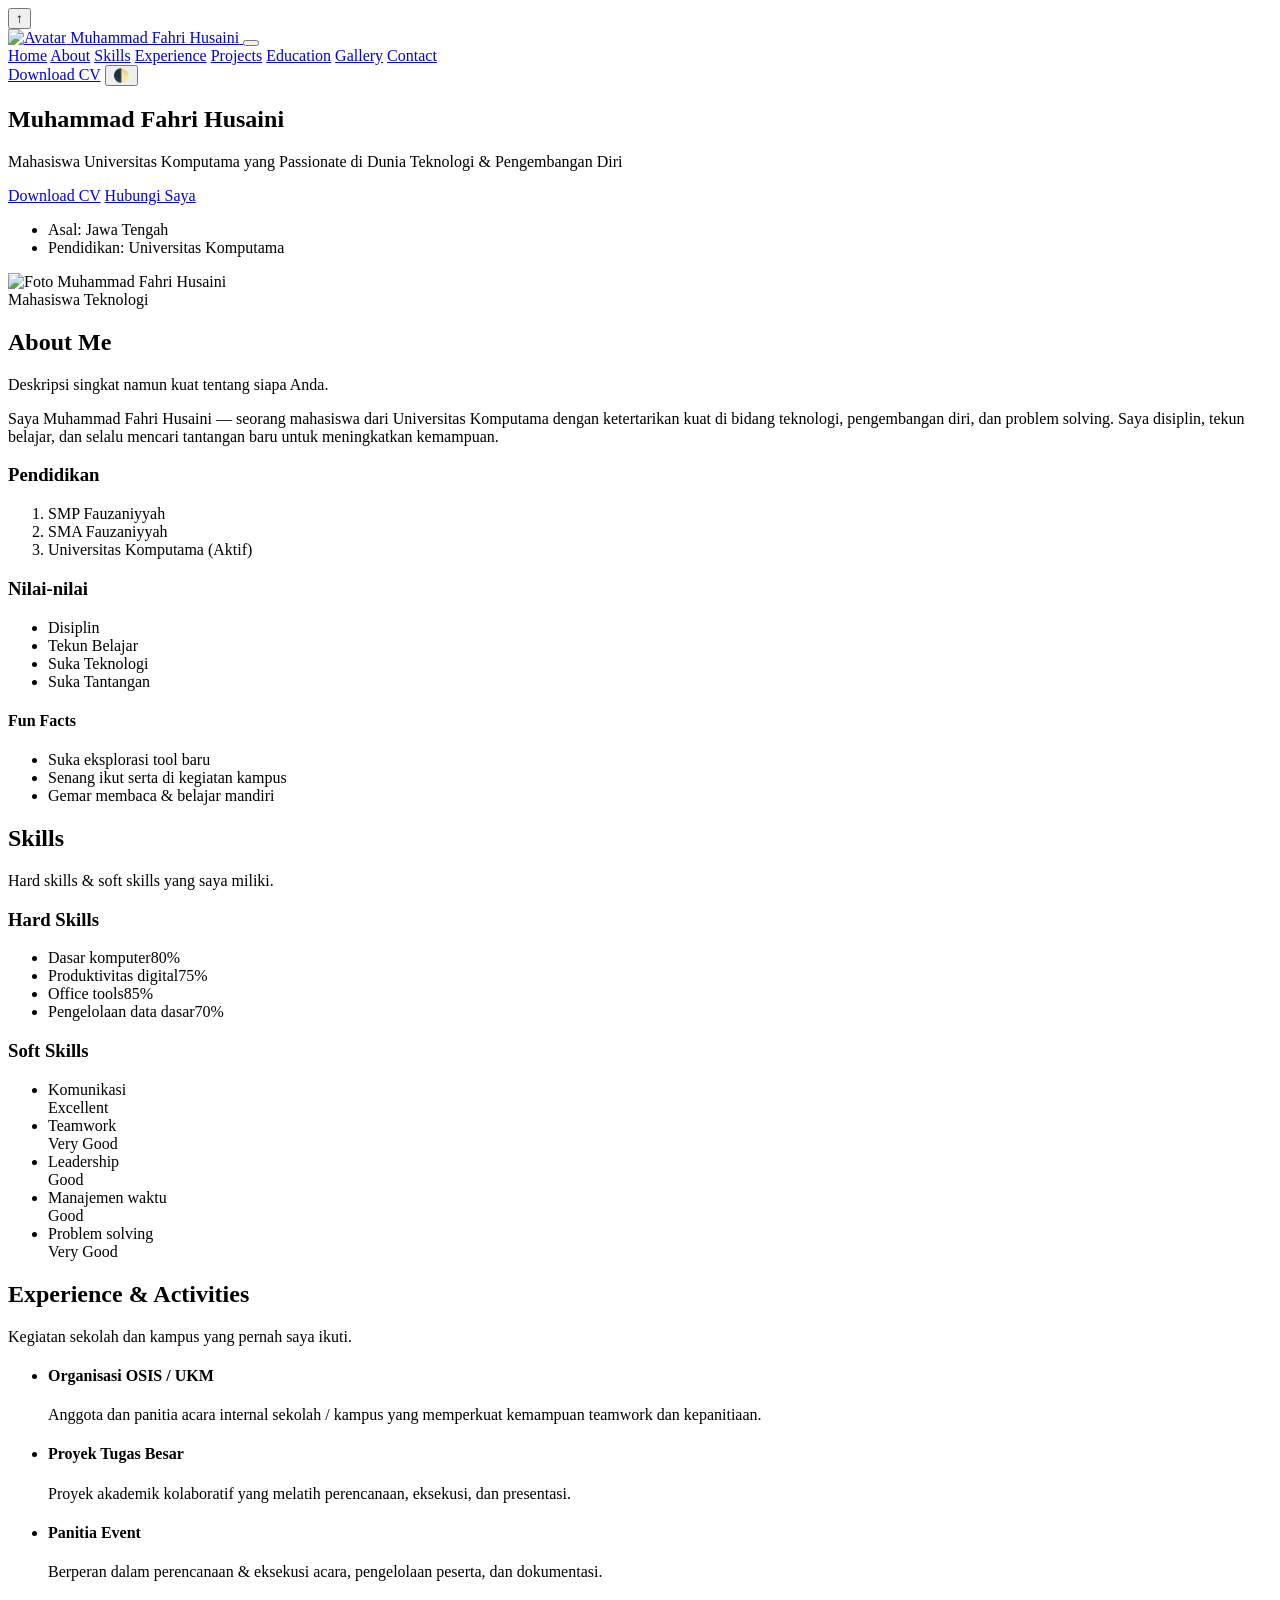
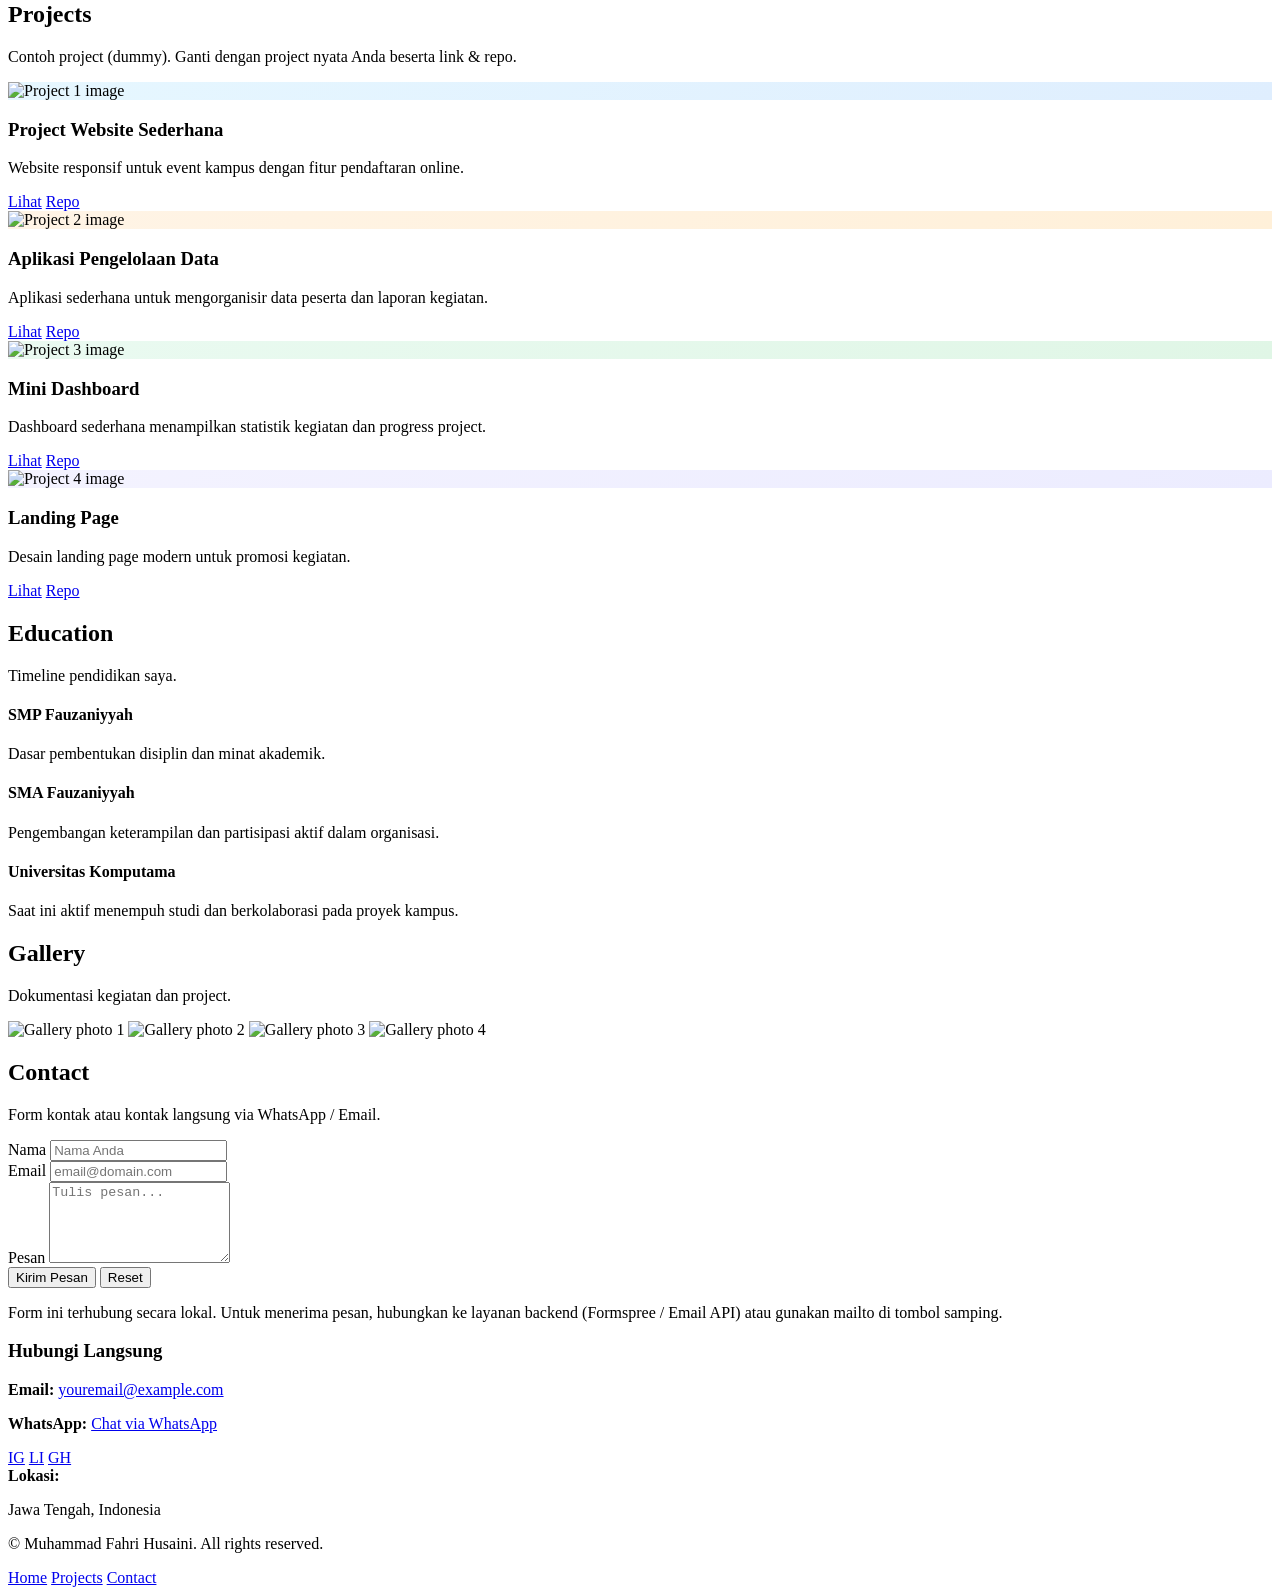
==== index.html @ ea65b7c3 "b" ====
<!doctype html>
<html lang="id">
<head>
  <meta charset="utf-8" />
  <meta name="viewport" content="width=device-width,initial-scale=1" />
  <meta name="description" content="Muhammad Fahri Husaini — Mahasiswa Universitas Komputama. Portofolio profesional menampilkan profil, skill, project, pengalaman, dan kontak." />
  <title>Muhammad Fahri Husaini — Portofolio</title>

  <!-- Google Fonts -->
  <link href="https://fonts.googleapis.com/css2?family=Inter:wght@300;400;600;700;800&display=swap" rel="stylesheet">
  <link rel="stylesheet" href="css/styles.css">
  <meta property="og:title" content="Muhammad Fahri Husaini — Portofolio" />
  <meta property="og:description" content="Mahasiswa Universitas Komputama yang Passionate di Dunia Teknologi & Pengembangan Diri" />
</head>
<body>
  <!-- Back to top -->
  <button id="backToTop" class="back-to-top" aria-label="Back to top">↑</button>

  <!-- Navbar -->
  <header class="site-header">
    <nav class="navbar container" role="navigation" aria-label="Main Navigation">
      <a href="#hero" class="brand" aria-label="home">
        <img src="assets/avatar.svg" alt="Avatar" class="brand-avatar">
        <span class="brand-name">Muhammad Fahri Husaini</span>
      </a>

      <button id="navToggle" class="nav-toggle" aria-expanded="false" aria-controls="navMenu" aria-label="Toggle menu">
        <span class="hamburger" aria-hidden="true"></span>
      </button>

      <div id="navMenu" class="nav-menu" role="menu">
        <a href="#hero" class="nav-link">Home</a>
        <a href="#about" class="nav-link">About</a>
        <a href="#skills" class="nav-link">Skills</a>
        <a href="#experience" class="nav-link">Experience</a>
        <a href="#projects" class="nav-link">Projects</a>
        <a href="#education" class="nav-link">Education</a>
        <a href="#gallery" class="nav-link">Gallery</a>
        <a href="#contact" class="nav-link">Contact</a>
        <div class="nav-actions">
          <a class="btn btn-outline" href="assets/Muhammad-Fahri-Husaini-CV.pdf" download>Download CV</a>
          <button id="themeToggle" class="icon-btn" title="Toggle dark mode" aria-pressed="false">🌓</button>
        </div>
      </div>
    </nav>
  </header>

  <main>
    <!-- Hero -->
    <section id="hero" class="hero container" tabindex="-1">
      <div class="hero-grid">
        <div class="hero-content">
          <h1 class="hero-title">Muhammad Fahri Husaini</h1>
          <p class="hero-sub">Mahasiswa Universitas Komputama yang Passionate di Dunia Teknologi & Pengembangan Diri</p>
          <div class="hero-ctas">
            <a class="btn" href="assets/Muhammad-Fahri-Husaini-CV.pdf" download>Download CV</a>
            <a class="btn btn-secondary" href="#contact">Hubungi Saya</a>
          </div>

          <ul class="hero-meta">
            <li>Asal: Jawa Tengah</li>
            <li>Pendidikan: Universitas Komputama</li>
          </ul>
        </div>

        <div class="hero-avatar-wrapper" aria-hidden="false">
          <img src="assets/avatar.svg" alt="Foto Muhammad Fahri Husaini" class="hero-avatar">
          <div class="avatar-badges">
            <span class="badge">Mahasiswa</span>
            <span class="badge">Teknologi</span>
          </div>
        </div>
      </div>
    </section>

    <!-- About -->
    <section id="about" class="about container">
      <div class="section-header">
        <h2>About Me</h2>
        <p>Deskripsi singkat namun kuat tentang siapa Anda.</p>
      </div>

      <div class="about-grid">
        <div class="about-text">
          <p>
            Saya Muhammad Fahri Husaini — seorang mahasiswa dari Universitas Komputama dengan ketertarikan kuat di bidang teknologi, pengembangan diri, dan problem solving. Saya disiplin, tekun belajar, dan selalu mencari tantangan baru untuk meningkatkan kemampuan.
          </p>

          <h3>Pendidikan</h3>
          <ol class="edu-list">
            <li>SMP Fauzaniyyah</li>
            <li>SMA Fauzaniyyah</li>
            <li>Universitas Komputama (Aktif)</li>
          </ol>

          <h3>Nilai-nilai</h3>
          <ul class="values">
            <li>Disiplin</li>
            <li>Tekun Belajar</li>
            <li>Suka Teknologi</li>
            <li>Suka Tantangan</li>
          </ul>
        </div>

        <aside class="about-side" aria-labelledby="funfacts-title">
          <div class="card fun-facts">
            <h4 id="funfacts-title">Fun Facts</h4>
            <ul>
              <li>Suka eksplorasi tool baru</li>
              <li>Senang ikut serta di kegiatan kampus</li>
              <li>Gemar membaca & belajar mandiri</li>
            </ul>
          </div>
        </aside>
      </div>
    </section>

    <!-- Skills -->
    <section id="skills" class="skills container">
      <div class="section-header">
        <h2>Skills</h2>
        <p>Hard skills & soft skills yang saya miliki.</p>
      </div>

      <div class="skills-grid">
        <div class="skills-column">
          <h3>Hard Skills</h3>
          <ul class="skill-list">
            <li>
              <div class="skill-head">
                <span>Dasar komputer</span><span>80%</span>
              </div>
              <div class="skill-bar" data-value="80" aria-valuenow="0"><div class="skill-fill"></div></div>
            </li>
            <li>
              <div class="skill-head">
                <span>Produktivitas digital</span><span>75%</span>
              </div>
              <div class="skill-bar" data-value="75" aria-valuenow="0"><div class="skill-fill"></div></div>
            </li>
            <li>
              <div class="skill-head">
                <span>Office tools</span><span>85%</span>
              </div>
              <div class="skill-bar" data-value="85" aria-valuenow="0"><div class="skill-fill"></div></div>
            </li>
            <li>
              <div class="skill-head">
                <span>Pengelolaan data dasar</span><span>70%</span>
              </div>
              <div class="skill-bar" data-value="70" aria-valuenow="0"><div class="skill-fill"></div></div>
            </li>
          </ul>
        </div>

        <div class="skills-column">
          <h3>Soft Skills</h3>
          <ul class="skill-list soft">
            <li>
              <div class="skill-head"><span>Komunikasi</span></div>
              <div class="skill-pill">Excellent</div>
            </li>
            <li>
              <div class="skill-head"><span>Teamwork</span></div>
              <div class="skill-pill">Very Good</div>
            </li>
            <li>
              <div class="skill-head"><span>Leadership</span></div>
              <div class="skill-pill">Good</div>
            </li>
            <li>
              <div class="skill-head"><span>Manajemen waktu</span></div>
              <div class="skill-pill">Good</div>
            </li>
            <li>
              <div class="skill-head"><span>Problem solving</span></div>
              <div class="skill-pill">Very Good</div>
            </li>
          </ul>
        </div>
      </div>
    </section>

    <!-- Experience / Activities -->
    <section id="experience" class="experience container">
      <div class="section-header">
        <h2>Experience & Activities</h2>
        <p>Kegiatan sekolah dan kampus yang pernah saya ikuti.</p>
      </div>

      <ul class="experience-list">
        <li>
          <h4>Organisasi OSIS / UKM</h4>
          <p>Anggota dan panitia acara internal sekolah / kampus yang memperkuat kemampuan teamwork dan kepanitiaan.</p>
        </li>
        <li>
          <h4>Proyek Tugas Besar</h4>
          <p>Proyek akademik kolaboratif yang melatih perencanaan, eksekusi, dan presentasi.</p>
        </li>
        <li>
          <h4>Panitia Event</h4>
          <p>Berperan dalam perencanaan & eksekusi acara, pengelolaan peserta, dan dokumentasi.</p>
        </li>
      </ul>
    </section>

    <!-- Projects -->
    <section id="projects" class="projects container">
      <div class="section-header">
        <h2>Projects</h2>
        <p>Contoh project (dummy). Ganti dengan project nyata Anda beserta link & repo.</p>
      </div>

      <div class="projects-grid">
        <article class="project-card" tabindex="0">
          <div class="project-media" style="background-image: linear-gradient(135deg,#e6f7ff,#dfeefe);">
            <img src="assets/project-1.svg" alt="Project 1 image">
          </div>
          <div class="project-body">
            <h3>Project Website Sederhana</h3>
            <p>Website responsif untuk event kampus dengan fitur pendaftaran online.</p>
            <div class="project-actions">
              <a class="link" href="#" aria-label="Lihat project">Lihat</a>
              <a class="link" href="#" aria-label="Repo">Repo</a>
            </div>
          </div>
        </article>

        <article class="project-card" tabindex="0">
          <div class="project-media" style="background-image: linear-gradient(135deg,#fff4e6,#fff0d9);">
            <img src="assets/project-2.svg" alt="Project 2 image">
          </div>
          <div class="project-body">
            <h3>Aplikasi Pengelolaan Data</h3>
            <p>Aplikasi sederhana untuk mengorganisir data peserta dan laporan kegiatan.</p>
            <div class="project-actions">
              <a class="link" href="#">Lihat</a>
              <a class="link" href="#">Repo</a>
            </div>
          </div>
        </article>

        <article class="project-card" tabindex="0">
          <div class="project-media" style="background-image: linear-gradient(135deg,#eafaf1,#e0f6e6);">
            <img src="assets/project-3.svg" alt="Project 3 image">
          </div>
          <div class="project-body">
            <h3>Mini Dashboard</h3>
            <p>Dashboard sederhana menampilkan statistik kegiatan dan progress project.</p>
            <div class="project-actions">
              <a class="link" href="#">Lihat</a>
              <a class="link" href="#">Repo</a>
            </div>
          </div>
        </article>

        <article class="project-card" tabindex="0">
          <div class="project-media" style="background-image: linear-gradient(135deg,#f4f3ff,#ececff);">
            <img src="assets/project-4.svg" alt="Project 4 image">
          </div>
          <div class="project-body">
            <h3>Landing Page</h3>
            <p>Desain landing page modern untuk promosi kegiatan.</p>
            <div class="project-actions">
              <a class="link" href="#">Lihat</a>
              <a class="link" href="#">Repo</a>
            </div>
          </div>
        </article>
      </div>
    </section>

    <!-- Education -->
    <section id="education" class="education container">
      <div class="section-header">
        <h2>Education</h2>
        <p>Timeline pendidikan saya.</p>
      </div>

      <div class="timeline">
        <div class="timeline-item">
          <div class="timeline-dot" aria-hidden="true"></div>
          <div class="timeline-content">
            <h4>SMP Fauzaniyyah</h4>
            <p>Dasar pembentukan disiplin dan minat akademik.</p>
          </div>
        </div>

        <div class="timeline-item">
          <div class="timeline-dot" aria-hidden="true"></div>
          <div class="timeline-content">
            <h4>SMA Fauzaniyyah</h4>
            <p>Pengembangan keterampilan dan partisipasi aktif dalam organisasi.</p>
          </div>
        </div>

        <div class="timeline-item">
          <div class="timeline-dot" aria-hidden="true"></div>
          <div class="timeline-content">
            <h4>Universitas Komputama</h4>
            <p>Saat ini aktif menempuh studi dan berkolaborasi pada proyek kampus.</p>
          </div>
        </div>
      </div>
    </section>

    <!-- Gallery -->
    <section id="gallery" class="gallery container" aria-label="Gallery">
      <div class="section-header">
        <h2>Gallery</h2>
        <p>Dokumentasi kegiatan dan project.</p>
      </div>

      <div class="gallery-grid">
        <img src="assets/gallery-1.svg" alt="Gallery photo 1" class="gallery-item" loading="lazy">
        <img src="assets/gallery-2.svg" alt="Gallery photo 2" class="gallery-item" loading="lazy">
        <img src="assets/gallery-3.svg" alt="Gallery photo 3" class="gallery-item" loading="lazy">
        <img src="assets/gallery-4.svg" alt="Gallery photo 4" class="gallery-item" loading="lazy">
      </div>
    </section>

    <!-- Contact -->
    <section id="contact" class="contact container">
      <div class="section-header">
        <h2>Contact</h2>
        <p>Form kontak atau kontak langsung via WhatsApp / Email.</p>
      </div>

      <div class="contact-grid">
        <form id="contactForm" class="contact-form" novalidate>
          <div class="form-row">
            <label for="name">Nama</label>
            <input id="name" name="name" type="text" placeholder="Nama Anda" required>
          </div>

          <div class="form-row">
            <label for="email">Email</label>
            <input id="email" name="email" type="email" placeholder="email@domain.com" required>
          </div>

          <div class="form-row">
            <label for="message">Pesan</label>
            <textarea id="message" name="message" rows="5" placeholder="Tulis pesan..." required></textarea>
          </div>

          <div class="form-actions">
            <button type="submit" class="btn">Kirim Pesan</button>
            <button type="reset" class="btn btn-outline">Reset</button>
          </div>

          <p class="form-note">Form ini terhubung secara lokal. Untuk menerima pesan, hubungkan ke layanan backend (Formspree / Email API) atau gunakan mailto di tombol samping.</p>
        </form>

        <aside class="contact-info" aria-labelledby="contact-title">
          <h3 id="contact-title">Hubungi Langsung</h3>
          <p>
            <strong>Email:</strong>
            <a id="emailLink" href="mailto:youremail@example.com">youremail@example.com</a>
          </p>
          <p>
            <strong>WhatsApp:</strong>
            <a id="waLink" href="https://wa.me/6281234567890" target="_blank" rel="noopener">Chat via WhatsApp</a>
          </p>

          <div class="socials" aria-label="social links">
            <a href="#" aria-label="Instagram">IG</a>
            <a href="#" aria-label="LinkedIn">LI</a>
            <a href="#" aria-label="GitHub">GH</a>
          </div>

          <div class="location">
            <strong>Lokasi:</strong>
            <p>Jawa Tengah, Indonesia</p>
          </div>
        </aside>
      </div>
    </section>
  </main>

  <!-- Footer -->
  <footer class="site-footer">
    <div class="container footer-grid">
      <div>
        <p>© <span id="year"></span> Muhammad Fahri Husaini. All rights reserved.</p>
      </div>
      <nav class="footer-nav" aria-label="Footer Navigation">
        <a href="#hero">Home</a>
        <a href="#projects">Projects</a>
        <a href="#contact">Contact</a>
      </nav>
    </div>
  </footer>

  <script src="js/scripts.js" defer></script>
</body>
</html>
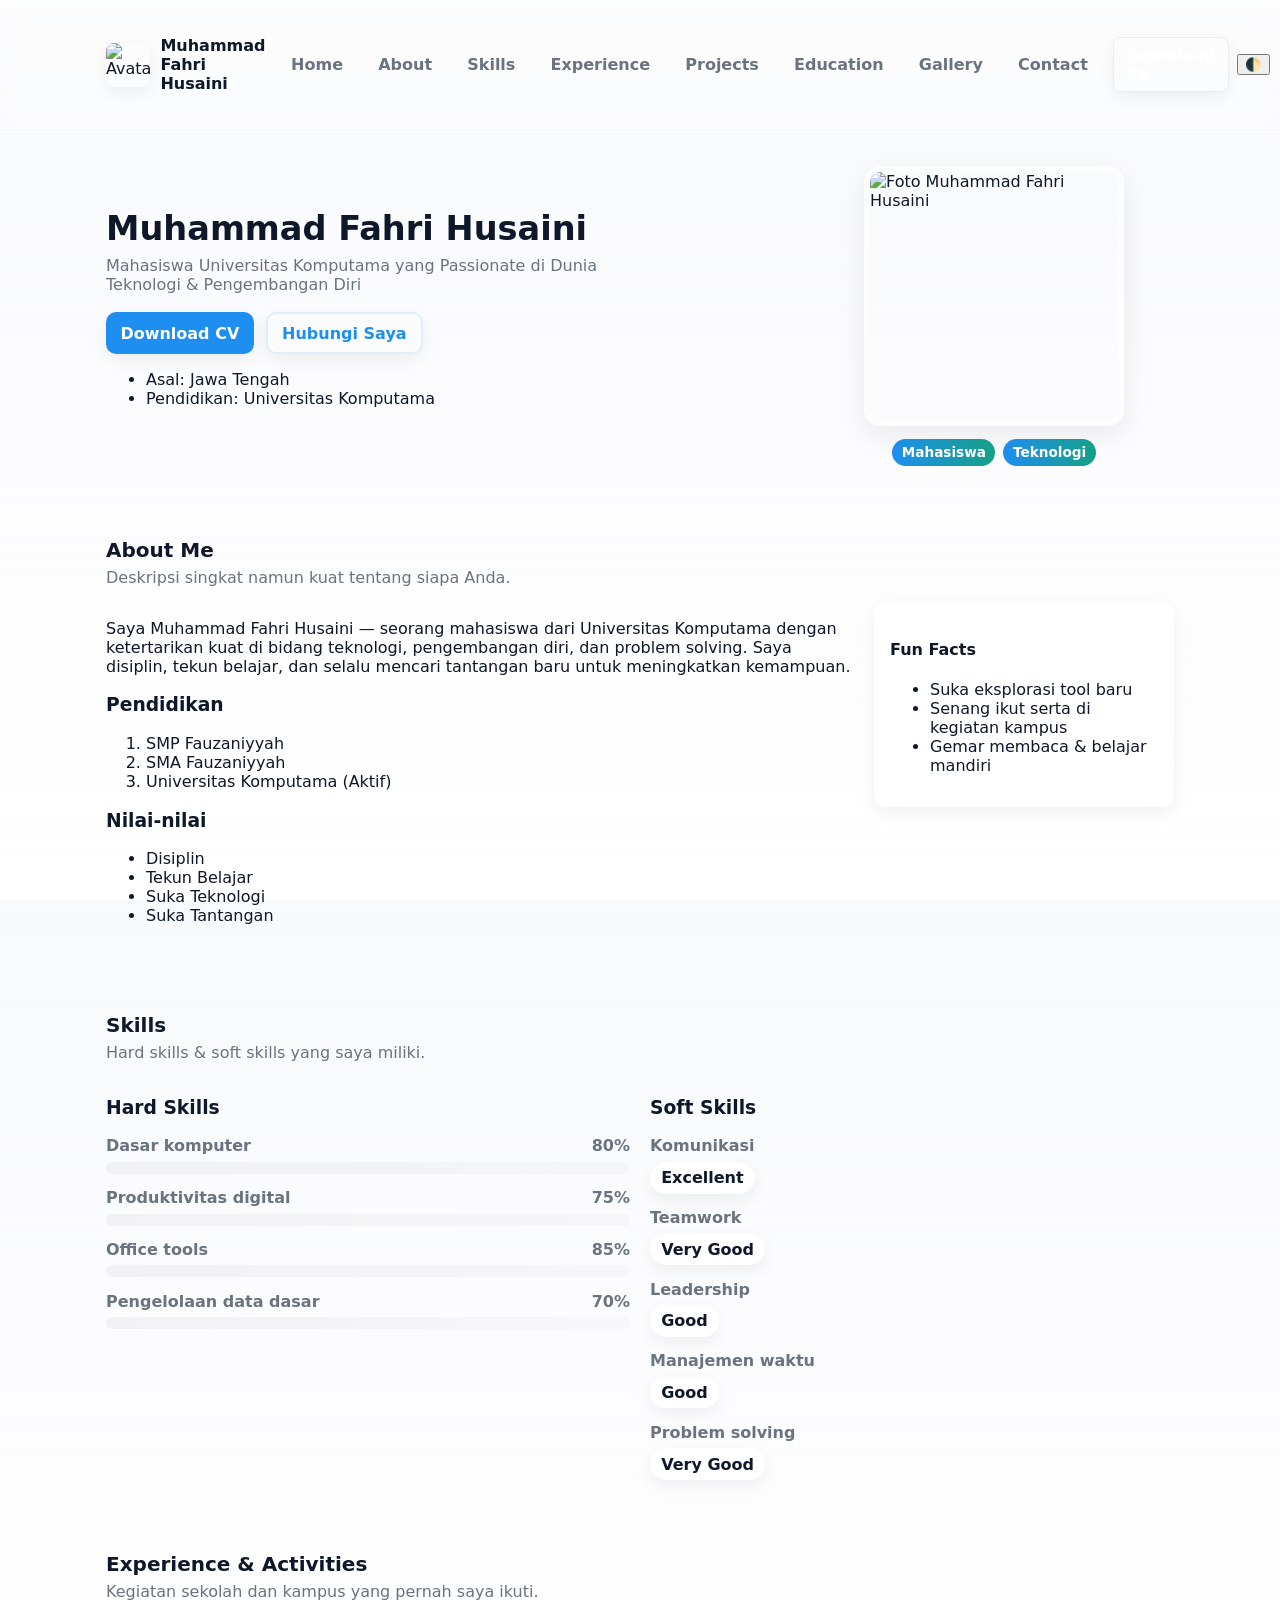
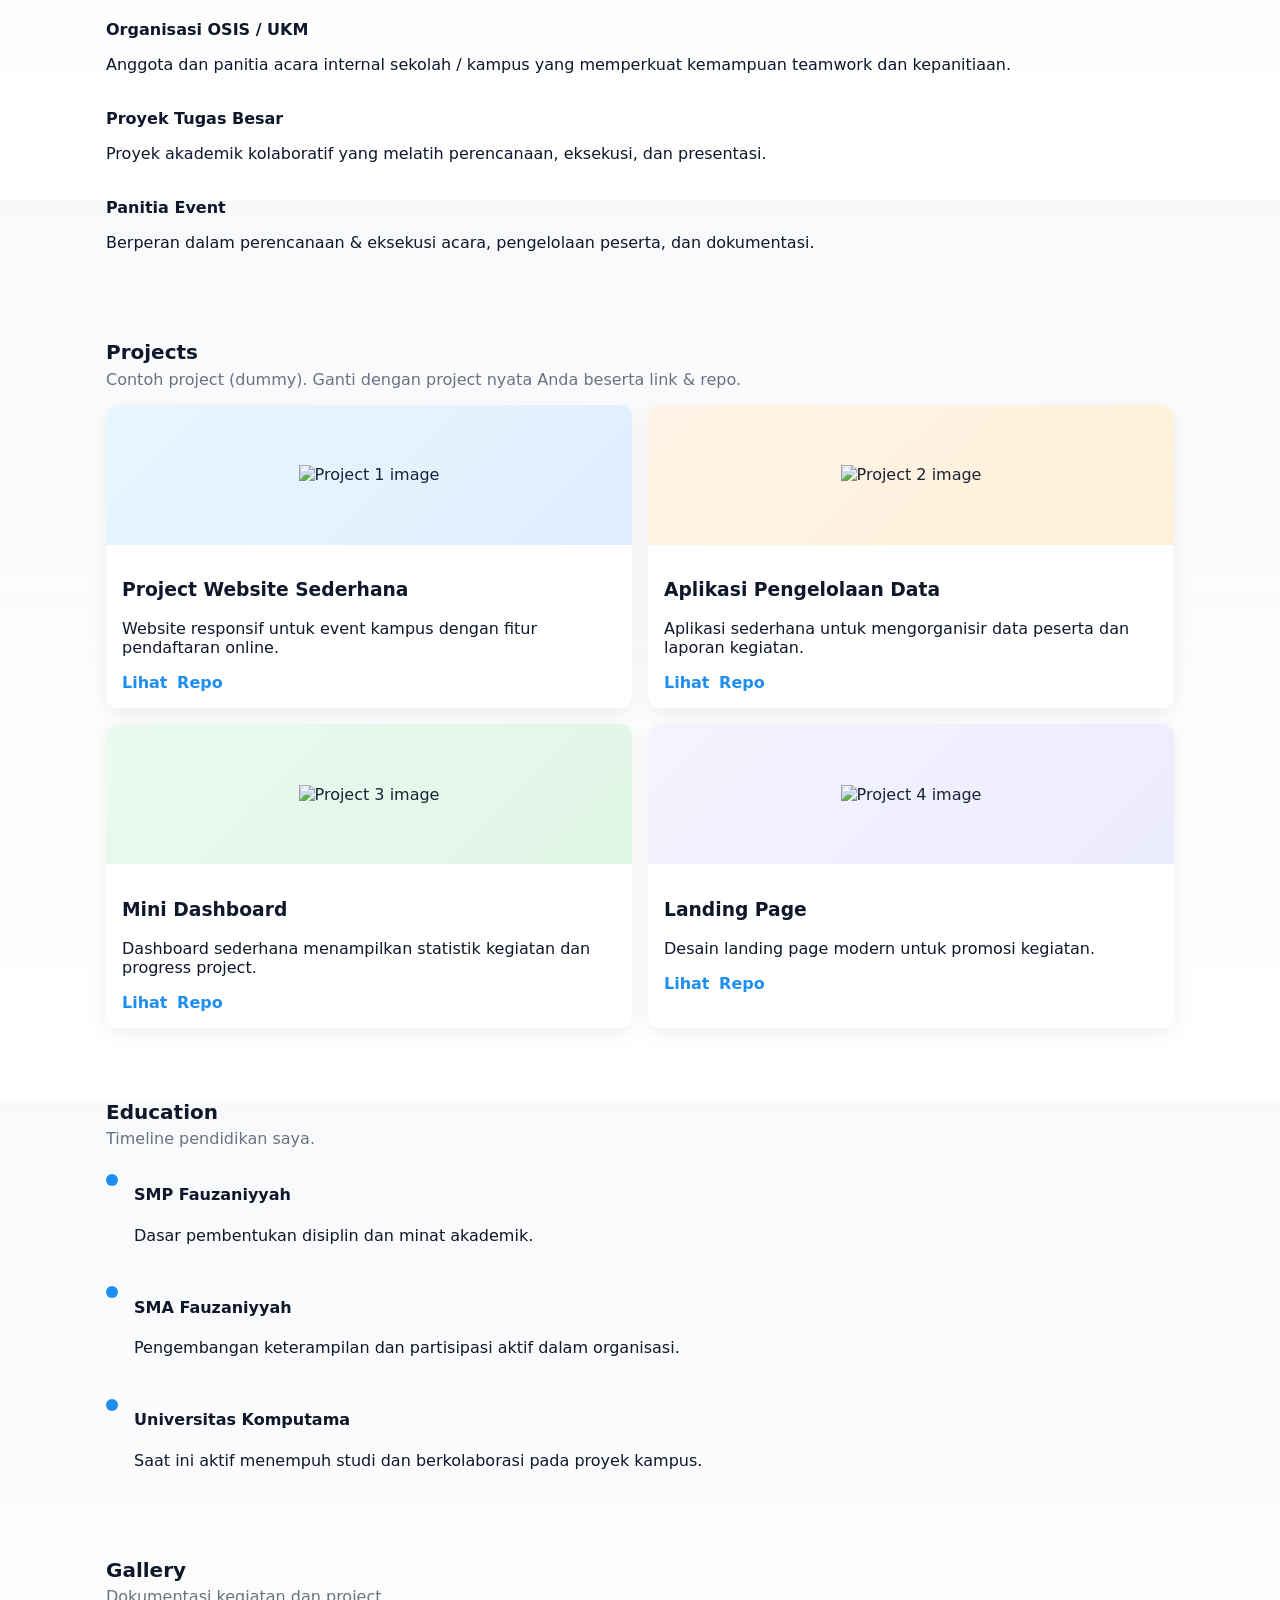
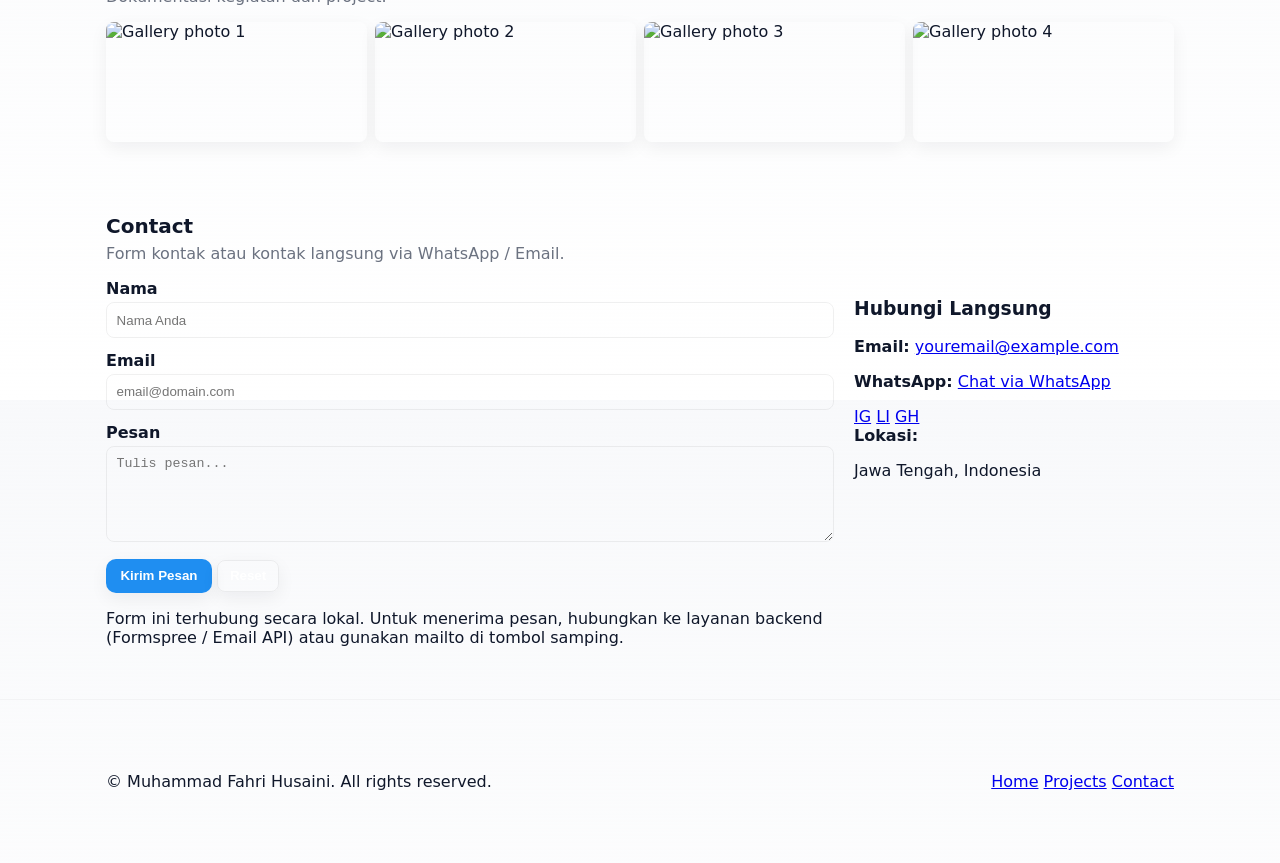
==== commit 41a81549: "n" ====
--- a/index.html
+++ b/index.html
@@ -8,7 +8,7 @@
 
   <!-- Google Fonts -->
   <link href="https://fonts.googleapis.com/css2?family=Inter:wght@300;400;600;700;800&display=swap" rel="stylesheet">
-  <link rel="stylesheet" href="css/styles.css">
+  <link rel="stylesheet" href="styles.css">
   <meta property="og:title" content="Muhammad Fahri Husaini — Portofolio" />
   <meta property="og:description" content="Mahasiswa Universitas Komputama yang Passionate di Dunia Teknologi & Pengembangan Diri" />
 </head>
@@ -393,4 +393,4 @@
 
   <script src="js/scripts.js" defer></script>
 </body>
-</html>+</html>
--- a/styles.css
+++ b/styles.css
@@ -0,0 +1,170 @@
+:root{
+  --bg: #f8f9fb;
+  --card: #ffffff;
+  --muted: #6b7280;
+  --text: #0f172a;
+  --accent: #1f8ef1;
+  --accent-2: #16a085;
+  --glass: rgba(255,255,255,0.6);
+  --radius: 12px;
+  --shadow-sm: 0 6px 18px rgba(15,23,42,0.06);
+  --shadow-md: 0 10px 30px rgba(15,23,42,0.08);
+  font-family: 'Inter', system-ui, -apple-system, "Segoe UI", Roboto, "Helvetica Neue", Arial;
+  color-scheme: light;
+}
+
+:root[data-theme='dark']{
+  --bg: #071021;
+  --card: #071826;
+  --muted: #9aa6b2;
+  --text: #e6eef5;
+  --accent: #3ab0ff;
+  --accent-2: #18c6a9;
+  --glass: rgba(255,255,255,0.03);
+  --shadow-sm: 0 8px 24px rgba(2,6,23,0.6);
+  --shadow-md: 0 14px 40px rgba(2,6,23,0.7);
+  color-scheme: dark;
+}
+
+*{box-sizing:border-box}
+html,body{height:100%}
+body{
+  margin:0;
+  background:linear-gradient(180deg,var(--bg),transparent);
+  color:var(--text);
+  -webkit-font-smoothing:antialiased;
+  -moz-osx-font-smoothing:grayscale;
+  scroll-behavior:smooth;
+  transition:background .25s ease,color .25s ease;
+}
+
+/* Back to top */
+.back-to-top{
+  position:fixed;right:18px;bottom:22px;width:44px;height:44px;border-radius:10px;border:0;background:var(--card);box-shadow:var(--shadow-sm);display:none;align-items:center;justify-content:center;font-weight:700;cursor:pointer;z-index:90
+}
+.back-to-top.show{display:flex}
+
+/* Container */
+.container{
+  max-width:1100px;
+  margin:0 auto;
+  padding:2.25rem 1rem;
+}
+
+/* Header / Navbar */
+.site-header{
+  position:sticky;
+  top:0;
+  z-index:60;
+  backdrop-filter: blur(8px);
+  background:linear-gradient(180deg, rgba(255,255,255,0.6), rgba(255,255,255,0.3));
+  border-bottom:1px solid rgba(0,0,0,0.03);
+}
+:root[data-theme='dark'] .site-header{
+  background:linear-gradient(180deg, rgba(10,16,24,0.6), rgba(10,16,24,0.3));
+  border-bottom:1px solid rgba(255,255,255,0.03);
+}
+.navbar{
+  display:flex;
+  align-items:center;
+  gap:1rem;
+}
+.brand{display:flex;align-items:center;gap:.65rem;text-decoration:none;color:inherit}
+.brand-avatar{width:44px;height:44px;border-radius:8px;box-shadow:var(--shadow-sm)}
+.brand-name{font-weight:700}
+.nav-menu{margin-left:auto;display:flex;align-items:center;gap:1rem}
+.nav-link{padding:.45rem .6rem;border-radius:8px;color:var(--muted);text-decoration:none;font-weight:600}
+.nav-link:hover{color:var(--text);background:var(--glass)}
+.nav-actions{display:flex;gap:.5rem;align-items:center}
+
+/* mobile nav */
+.nav-toggle{display:none;background:none;border:0;padding:.35rem;border-radius:8px}
+.hamburger{width:22px;height:2px;background:var(--text);display:inline-block;position:relative}
+.hamburger::after,.hamburger::before{content:"";position:absolute;left:0;right:0;height:2px;background:var(--text)}
+.hamburger::before{top:-6px} .hamburger::after{bottom:-6px}
+
+/* Buttons */
+.btn{
+  display:inline-flex;align-items:center;gap:.5rem;padding:.6rem .9rem;border-radius:10px;background:var(--accent);color:white;text-decoration:none;border:0;font-weight:700;cursor:pointer;box-shadow:var(--shadow-sm)
+}
+.btn:hover{transform:translateY(-2px)}
+.btn-secondary{background:transparent;color:var(--accent);border:2px solid rgba(31,142,241,0.12)}
+.btn-outline{background:transparent;border:1px solid rgba(0,0,0,0.06);padding:.45rem .75rem;border-radius:8px}
+
+/* Hero */
+.hero-grid{display:grid;grid-template-columns:1fr 360px;gap:2rem;align-items:center}
+.hero-title{font-size:2.1rem;margin:.1rem 0 0;font-weight:800}
+.hero-sub{margin:.5rem 0 1.1rem;color:var(--muted);max-width:55ch}
+.hero-ctas{display:flex;gap:.75rem}
+.hero-avatar-wrapper{display:flex;flex-direction:column;align-items:center}
+.hero-avatar{width:260px;height:260px;border-radius:16px;object-fit:cover;box-shadow:var(--shadow-md);border:6px solid var(--glass)}
+.avatar-badges{display:flex;gap:.5rem;margin-top:.8rem}
+.badge{background:linear-gradient(90deg,var(--accent),var(--accent-2));color:white;padding:.35rem .6rem;border-radius:999px;font-weight:700;font-size:.85rem}
+
+/* Sections */
+.section-header h2{margin:0;font-size:1.25rem}
+.section-header p{margin:.35rem 0 1rem;color:var(--muted)}
+
+/* About */
+.about-grid{display:grid;grid-template-columns:1fr 300px;gap:1.25rem;align-items:start}
+.card{background:var(--card);padding:1rem;border-radius:12px;box-shadow:var(--shadow-sm)}
+
+/* Skills */
+.skills-grid{display:grid;grid-template-columns:1fr 1fr;gap:1.25rem}
+.skill-list{list-style:none;padding:0;margin:0;display:grid;gap:.9rem}
+.skill-head{display:flex;justify-content:space-between;align-items:center;margin-bottom:.4rem;color:var(--muted);font-weight:700}
+.skill-bar{height:12px;background:linear-gradient(90deg, rgba(0,0,0,0.04), rgba(0,0,0,0.02));border-radius:999px;overflow:hidden}
+.skill-fill{height:100%;width:0;background:linear-gradient(90deg,var(--accent),var(--accent-2));transition:width 900ms cubic-bezier(.2,.9,.2,1)}
+.skill-pill{display:inline-block;background:var(--card);padding:.4rem .7rem;border-radius:999px;box-shadow:var(--shadow-sm);font-weight:700}
+
+/* Experience */
+.experience-list{list-style:none;padding:0;margin:0;display:grid;gap:1rem}
+.experience-list h4{margin:.2rem 0}
+
+/* Projects */
+.projects-grid{display:grid;grid-template-columns:repeat(2,1fr);gap:1rem}
+.project-card{background:var(--card);border-radius:12px;overflow:hidden;box-shadow:var(--shadow-sm);transition:transform .25s ease,box-shadow .25s ease;display:flex;flex-direction:column}
+.project-card:focus,.project-card:hover{transform:translateY(-6px);box-shadow:var(--shadow-md)}
+.project-media{height:140px;display:flex;align-items:center;justify-content:center}
+.project-media img{max-width:70%;opacity:.95}
+.project-body{padding:1rem}
+.project-actions{display:flex;gap:.6rem;margin-top:.6rem}
+.link{color:var(--accent);text-decoration:none;font-weight:700}
+
+/* Education timeline */
+.timeline{display:grid;gap:1rem}
+.timeline-item{display:flex;gap:1rem;align-items:flex-start}
+.timeline-dot{width:12px;height:12px;border-radius:999px;background:var(--accent);margin-top:.6rem;flex:0 0 12px}
+
+/* Gallery */
+.gallery-grid{display:grid;grid-template-columns:repeat(4,1fr);gap:8px}
+.gallery-item{width:100%;height:120px;object-fit:cover;border-radius:8px;box-shadow:var(--shadow-sm)}
+
+/* Contact */
+.contact-grid{display:grid;grid-template-columns:1fr 320px;gap:1.25rem}
+.contact-form .form-row{margin-bottom:.8rem}
+.contact-form label{display:block;margin-bottom:.25rem;font-weight:700}
+.contact-form input, .contact-form textarea{width:100%;padding:.6rem;border-radius:8px;border:1px solid rgba(0,0,0,0.06);background:transparent;color:inherit}
+
+/* Footer */
+.site-footer{padding:1.25rem 0;background:transparent;border-top:1px solid rgba(0,0,0,0.03)}
+.footer-grid{display:flex;justify-content:space-between;align-items:center;gap:1rem}
+
+/* Responsive */
+@media (max-width:920px){
+  .hero-grid{grid-template-columns:1fr;gap:1.2rem}
+  .about-grid{grid-template-columns:1fr;gap:1rem}
+  .skills-grid{grid-template-columns:1fr}
+  .projects-grid{grid-template-columns:1fr}
+  .gallery-grid{grid-template-columns:repeat(2,1fr)}
+  .contact-grid{grid-template-columns:1fr}
+  .nav-toggle{display:inline-flex;margin-left:auto}
+  .nav-menu{position:fixed;right:16px;top:72px;background:var(--card);padding:1rem;border-radius:12px;box-shadow:var(--shadow-md);flex-direction:column;display:none}
+  .nav-menu.open{display:flex}
+}
+
+/* Small */
+@media (max-width:480px){
+  .gallery-grid{grid-template-columns:repeat(1,1fr)}
+  .hero-avatar{width:180px;height:180px}
+}
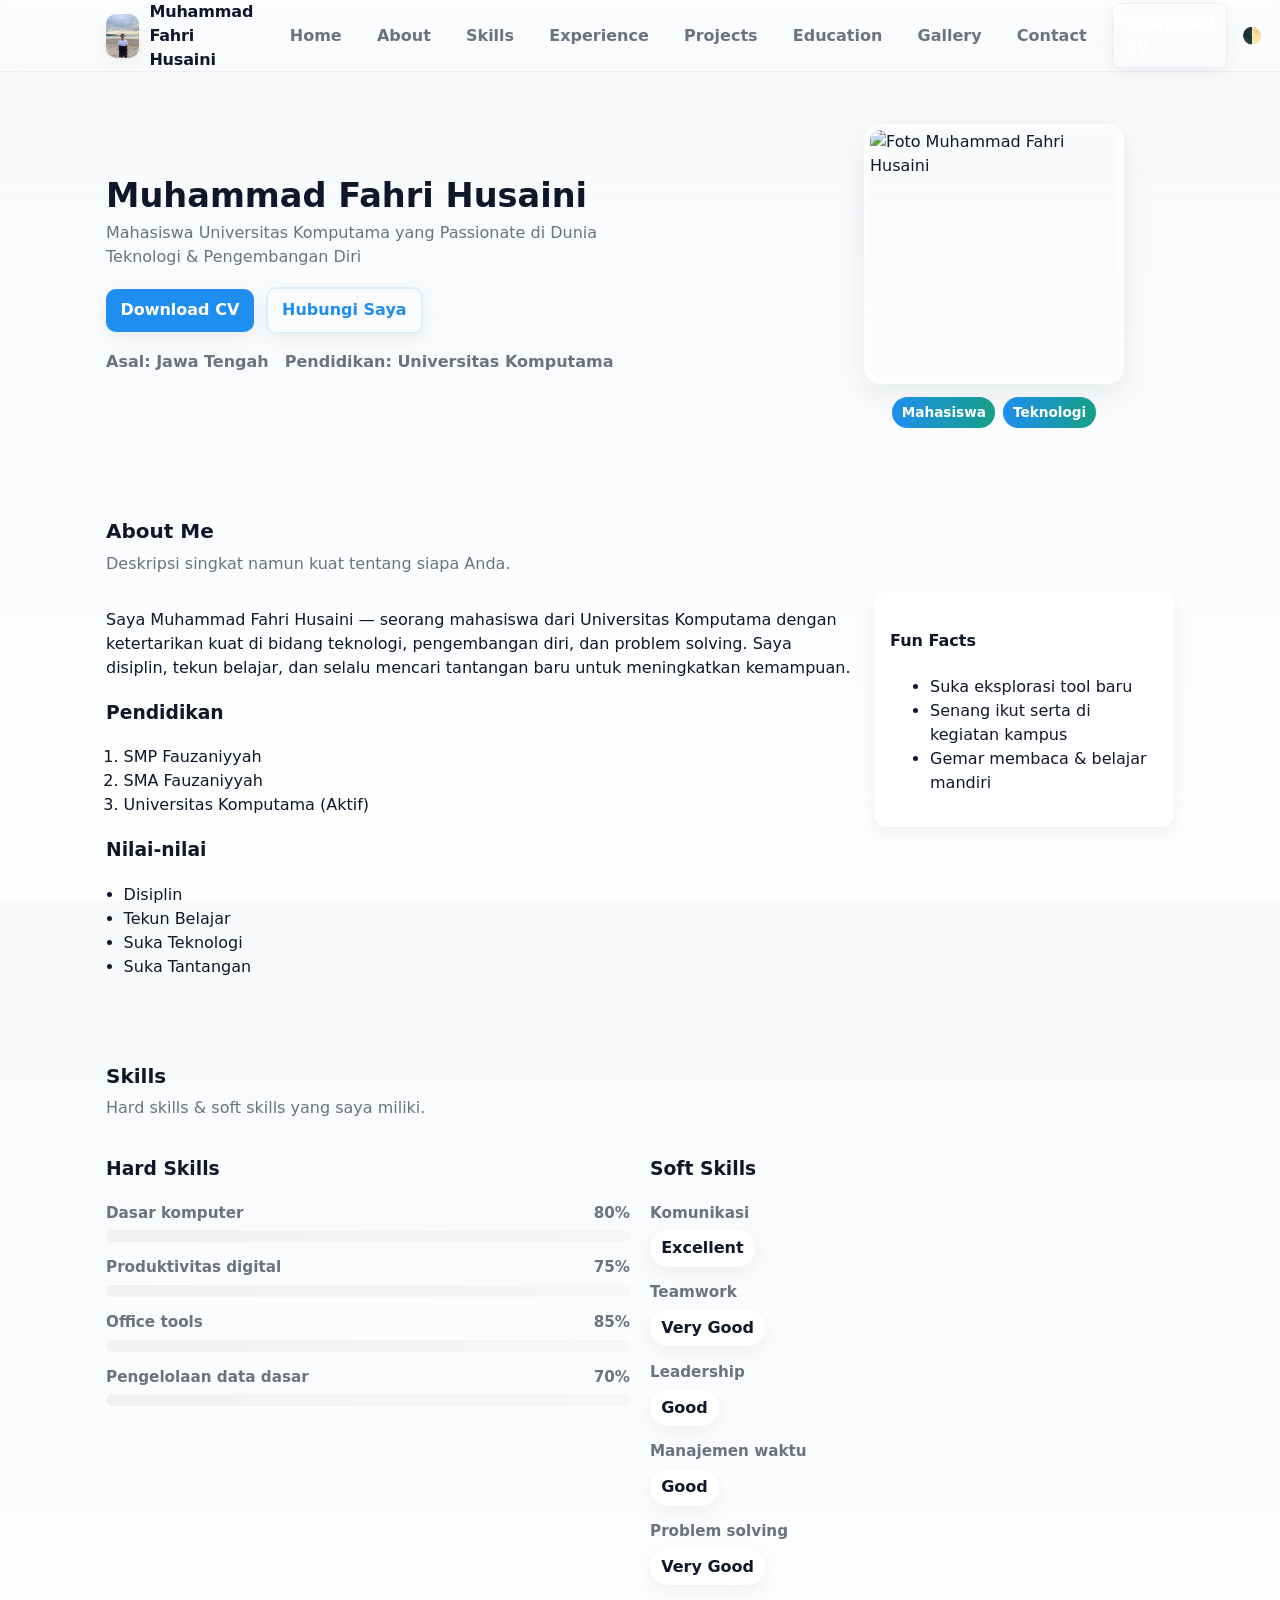
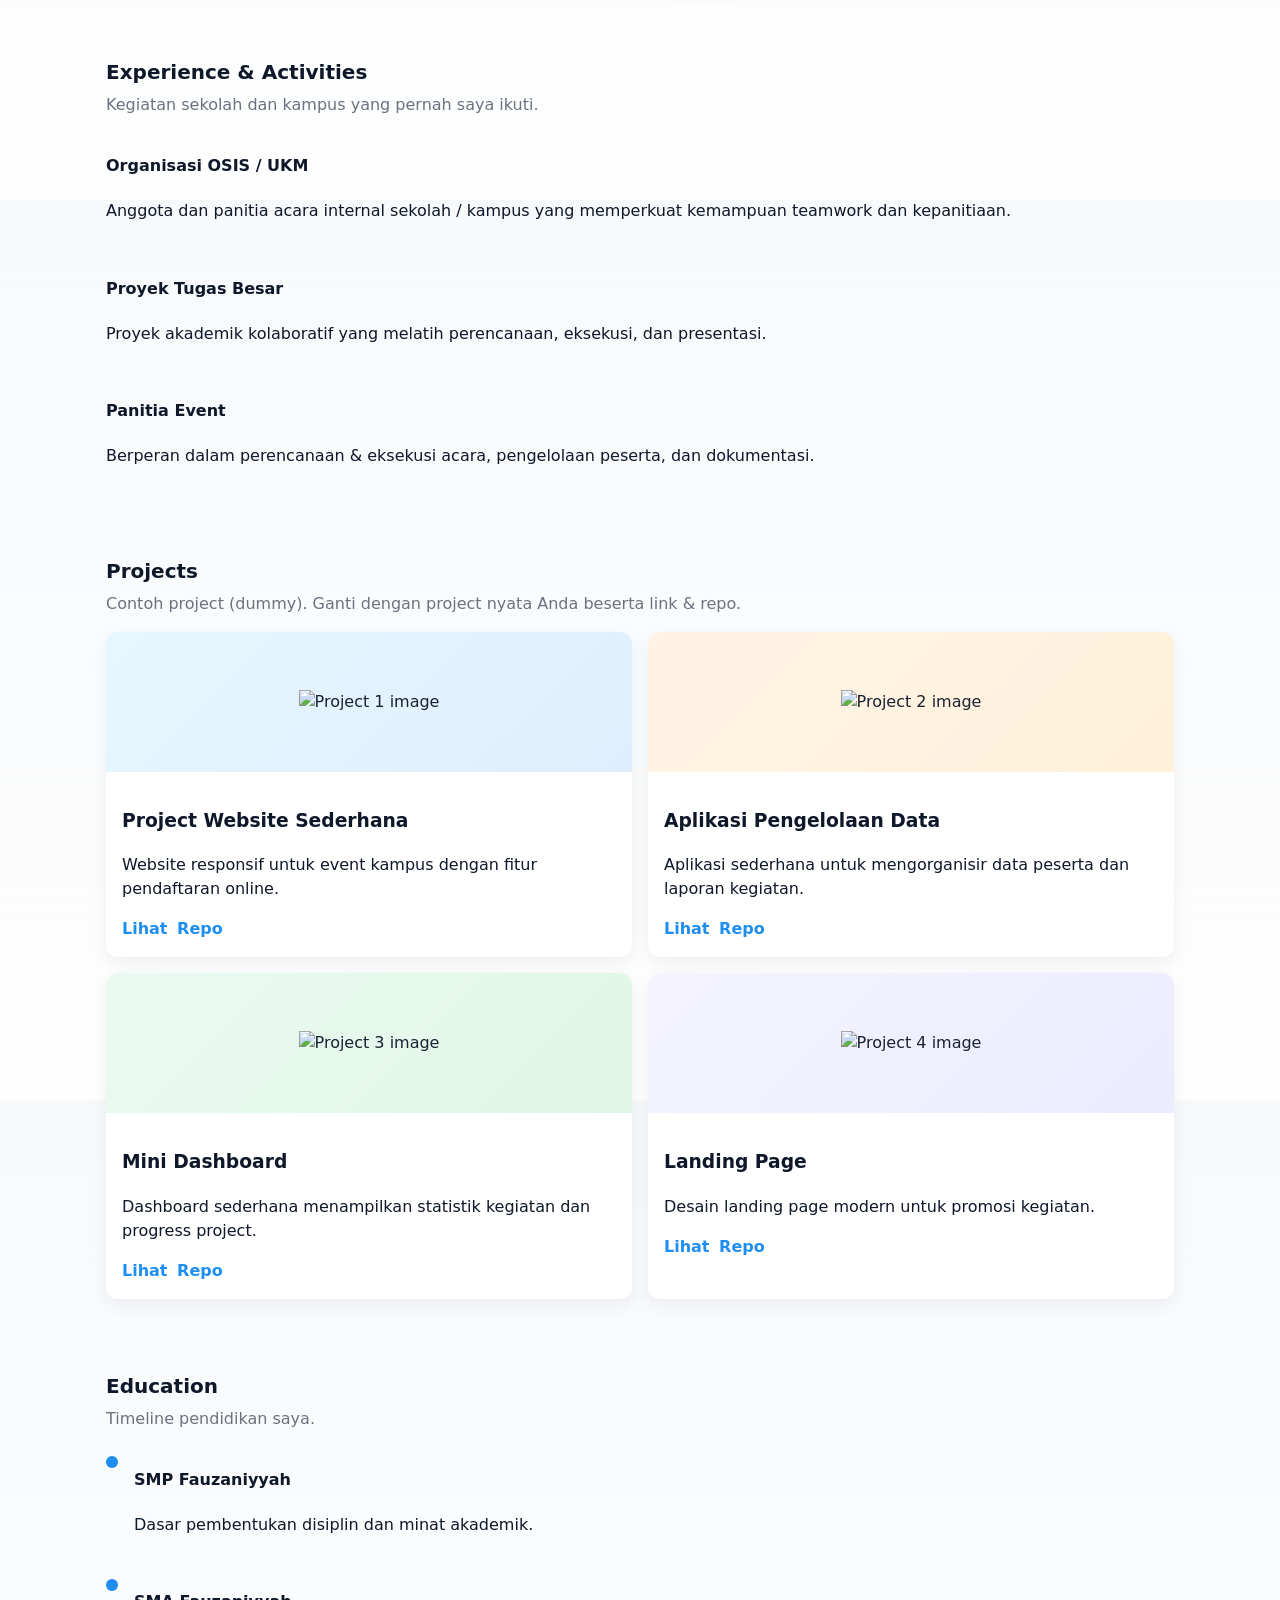
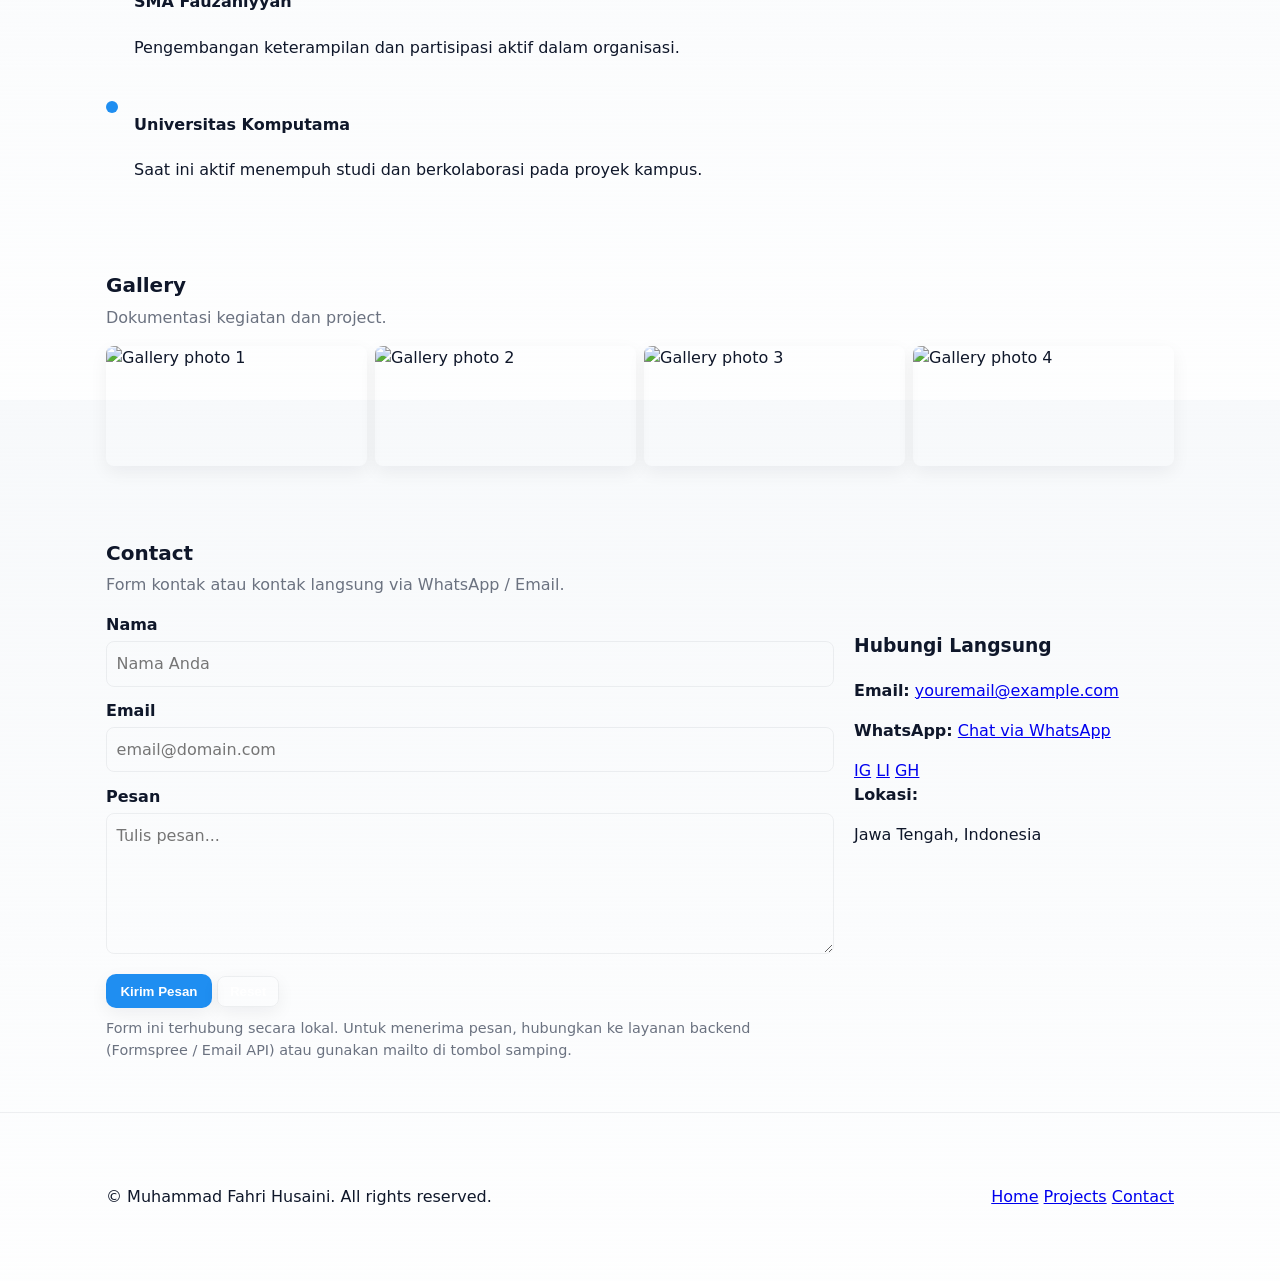
==== commit f68be6d0: "f" ====
--- a/index.html
+++ b/index.html
@@ -20,7 +20,7 @@
   <header class="site-header">
     <nav class="navbar container" role="navigation" aria-label="Main Navigation">
       <a href="#hero" class="brand" aria-label="home">
-        <img src="assets/avatar.svg" alt="Avatar" class="brand-avatar">
+        <img src="img/fahriii.jpg" alt="Avatar" class="brand-avatar">
         <span class="brand-name">Muhammad Fahri Husaini</span>
       </a>
 
--- a/styles.css
+++ b/styles.css
@@ -1,170 +1,666 @@
-:root{
-  --bg: #f8f9fb;
+/* ==========================================================================
+   styles.css — Clean, modern, responsive portfolio styles
+   Author: Generated for Muhammad Fahri Husaini
+   Notes:
+   - Supports light & dark themes via [data-theme="dark"] on :root
+   - Responsive layout with mobile-first breakpoints
+   - Smooth transitions and subtle animations
+   - Matches HTML structure: header, nav, hero, about, skills, projects,
+     education, gallery, contact, footer
+   ========================================================================== */
+
+/* ------------------------------
+   Variables / Theme
+   ------------------------------ */
+:root {
+  /* Core colors */
+  --bg: #f7f9fb;
   --card: #ffffff;
   --muted: #6b7280;
   --text: #0f172a;
   --accent: #1f8ef1;
   --accent-2: #16a085;
-  --glass: rgba(255,255,255,0.6);
+
+  /* Tone & surfaces */
+  --glass: rgba(255, 255, 255, 0.6);
+  --outline: rgba(15, 23, 42, 0.06);
+
+  /* Layout */
   --radius: 12px;
-  --shadow-sm: 0 6px 18px rgba(15,23,42,0.06);
-  --shadow-md: 0 10px 30px rgba(15,23,42,0.08);
-  font-family: 'Inter', system-ui, -apple-system, "Segoe UI", Roboto, "Helvetica Neue", Arial;
-  color-scheme: light;
-}
-
-:root[data-theme='dark']{
+  --shadow-sm: 0 6px 18px rgba(15, 23, 42, 0.06);
+  --shadow-md: 0 10px 30px rgba(15, 23, 42, 0.08);
+
+  /* Typography */
+  --ff: "Inter", system-ui, -apple-system, "Segoe UI", Roboto, "Helvetica Neue", Arial, sans-serif;
+  --base-font-size: 16px;
+  --line-height: 1.5;
+
+  /* Controls */
+  --nav-height: 72px;
+  --container-max: 1100px;
+
+  /* Accessibility */
+  --focus-ring: 3px solid rgba(31, 142, 241, 0.18);
+}
+
+:root[data-theme="dark"] {
   --bg: #071021;
   --card: #071826;
   --muted: #9aa6b2;
   --text: #e6eef5;
   --accent: #3ab0ff;
   --accent-2: #18c6a9;
-  --glass: rgba(255,255,255,0.03);
-  --shadow-sm: 0 8px 24px rgba(2,6,23,0.6);
-  --shadow-md: 0 14px 40px rgba(2,6,23,0.7);
-  color-scheme: dark;
-}
-
-*{box-sizing:border-box}
-html,body{height:100%}
-body{
-  margin:0;
-  background:linear-gradient(180deg,var(--bg),transparent);
-  color:var(--text);
-  -webkit-font-smoothing:antialiased;
-  -moz-osx-font-smoothing:grayscale;
-  scroll-behavior:smooth;
-  transition:background .25s ease,color .25s ease;
-}
-
-/* Back to top */
-.back-to-top{
-  position:fixed;right:18px;bottom:22px;width:44px;height:44px;border-radius:10px;border:0;background:var(--card);box-shadow:var(--shadow-sm);display:none;align-items:center;justify-content:center;font-weight:700;cursor:pointer;z-index:90
-}
-.back-to-top.show{display:flex}
-
-/* Container */
-.container{
-  max-width:1100px;
-  margin:0 auto;
-  padding:2.25rem 1rem;
-}
-
-/* Header / Navbar */
-.site-header{
-  position:sticky;
-  top:0;
-  z-index:60;
+  --glass: rgba(255, 255, 255, 0.03);
+  --outline: rgba(255, 255, 255, 0.04);
+  --shadow-sm: 0 8px 24px rgba(2, 6, 23, 0.6);
+  --shadow-md: 0 14px 40px rgba(2, 6, 23, 0.7);
+}
+
+/* ------------------------------
+   Base / Reset
+   ------------------------------ */
+*,
+*::before,
+*::after {
+  box-sizing: border-box;
+}
+
+html {
+  font-family: var(--ff);
+  font-size: var(--base-font-size);
+  -webkit-font-smoothing: antialiased;
+  -moz-osx-font-smoothing: grayscale;
+  scroll-behavior: smooth;
+  height: 100%;
+}
+
+body {
+  margin: 0;
+  min-height: 100%;
+  background: linear-gradient(180deg, var(--bg) 0%, transparent 120%);
+  color: var(--text);
+  line-height: var(--line-height);
+  transition: background 220ms ease, color 220ms ease;
+  -webkit-text-size-adjust: 100%;
+  text-rendering: optimizeLegibility;
+}
+
+/* Remove default focus style but keep for keyboard users */
+body:not(.user-is-tabbing) *:focus {
+  outline: none;
+}
+.user-is-tabbing *:focus {
+  outline: var(--focus-ring);
+  outline-offset: 3px;
+}
+
+/* Utility */
+.container {
+  max-width: var(--container-max);
+  margin-left: auto;
+  margin-right: auto;
+  padding: 2.25rem 1rem;
+}
+
+/* ------------------------------
+   Header / Navigation
+   ------------------------------ */
+.site-header {
+  position: sticky;
+  top: 0;
+  z-index: 60;
+  height: var(--nav-height);
+  display: flex;
+  align-items: center;
   backdrop-filter: blur(8px);
-  background:linear-gradient(180deg, rgba(255,255,255,0.6), rgba(255,255,255,0.3));
-  border-bottom:1px solid rgba(0,0,0,0.03);
-}
-:root[data-theme='dark'] .site-header{
-  background:linear-gradient(180deg, rgba(10,16,24,0.6), rgba(10,16,24,0.3));
-  border-bottom:1px solid rgba(255,255,255,0.03);
-}
-.navbar{
-  display:flex;
-  align-items:center;
-  gap:1rem;
-}
-.brand{display:flex;align-items:center;gap:.65rem;text-decoration:none;color:inherit}
-.brand-avatar{width:44px;height:44px;border-radius:8px;box-shadow:var(--shadow-sm)}
-.brand-name{font-weight:700}
-.nav-menu{margin-left:auto;display:flex;align-items:center;gap:1rem}
-.nav-link{padding:.45rem .6rem;border-radius:8px;color:var(--muted);text-decoration:none;font-weight:600}
-.nav-link:hover{color:var(--text);background:var(--glass)}
-.nav-actions{display:flex;gap:.5rem;align-items:center}
-
-/* mobile nav */
-.nav-toggle{display:none;background:none;border:0;padding:.35rem;border-radius:8px}
-.hamburger{width:22px;height:2px;background:var(--text);display:inline-block;position:relative}
-.hamburger::after,.hamburger::before{content:"";position:absolute;left:0;right:0;height:2px;background:var(--text)}
-.hamburger::before{top:-6px} .hamburger::after{bottom:-6px}
-
-/* Buttons */
-.btn{
-  display:inline-flex;align-items:center;gap:.5rem;padding:.6rem .9rem;border-radius:10px;background:var(--accent);color:white;text-decoration:none;border:0;font-weight:700;cursor:pointer;box-shadow:var(--shadow-sm)
-}
-.btn:hover{transform:translateY(-2px)}
-.btn-secondary{background:transparent;color:var(--accent);border:2px solid rgba(31,142,241,0.12)}
-.btn-outline{background:transparent;border:1px solid rgba(0,0,0,0.06);padding:.45rem .75rem;border-radius:8px}
-
-/* Hero */
-.hero-grid{display:grid;grid-template-columns:1fr 360px;gap:2rem;align-items:center}
-.hero-title{font-size:2.1rem;margin:.1rem 0 0;font-weight:800}
-.hero-sub{margin:.5rem 0 1.1rem;color:var(--muted);max-width:55ch}
-.hero-ctas{display:flex;gap:.75rem}
-.hero-avatar-wrapper{display:flex;flex-direction:column;align-items:center}
-.hero-avatar{width:260px;height:260px;border-radius:16px;object-fit:cover;box-shadow:var(--shadow-md);border:6px solid var(--glass)}
-.avatar-badges{display:flex;gap:.5rem;margin-top:.8rem}
-.badge{background:linear-gradient(90deg,var(--accent),var(--accent-2));color:white;padding:.35rem .6rem;border-radius:999px;font-weight:700;font-size:.85rem}
-
-/* Sections */
-.section-header h2{margin:0;font-size:1.25rem}
-.section-header p{margin:.35rem 0 1rem;color:var(--muted)}
-
-/* About */
-.about-grid{display:grid;grid-template-columns:1fr 300px;gap:1.25rem;align-items:start}
-.card{background:var(--card);padding:1rem;border-radius:12px;box-shadow:var(--shadow-sm)}
-
-/* Skills */
-.skills-grid{display:grid;grid-template-columns:1fr 1fr;gap:1.25rem}
-.skill-list{list-style:none;padding:0;margin:0;display:grid;gap:.9rem}
-.skill-head{display:flex;justify-content:space-between;align-items:center;margin-bottom:.4rem;color:var(--muted);font-weight:700}
-.skill-bar{height:12px;background:linear-gradient(90deg, rgba(0,0,0,0.04), rgba(0,0,0,0.02));border-radius:999px;overflow:hidden}
-.skill-fill{height:100%;width:0;background:linear-gradient(90deg,var(--accent),var(--accent-2));transition:width 900ms cubic-bezier(.2,.9,.2,1)}
-.skill-pill{display:inline-block;background:var(--card);padding:.4rem .7rem;border-radius:999px;box-shadow:var(--shadow-sm);font-weight:700}
-
-/* Experience */
-.experience-list{list-style:none;padding:0;margin:0;display:grid;gap:1rem}
-.experience-list h4{margin:.2rem 0}
-
-/* Projects */
-.projects-grid{display:grid;grid-template-columns:repeat(2,1fr);gap:1rem}
-.project-card{background:var(--card);border-radius:12px;overflow:hidden;box-shadow:var(--shadow-sm);transition:transform .25s ease,box-shadow .25s ease;display:flex;flex-direction:column}
-.project-card:focus,.project-card:hover{transform:translateY(-6px);box-shadow:var(--shadow-md)}
-.project-media{height:140px;display:flex;align-items:center;justify-content:center}
-.project-media img{max-width:70%;opacity:.95}
-.project-body{padding:1rem}
-.project-actions{display:flex;gap:.6rem;margin-top:.6rem}
-.link{color:var(--accent);text-decoration:none;font-weight:700}
-
-/* Education timeline */
-.timeline{display:grid;gap:1rem}
-.timeline-item{display:flex;gap:1rem;align-items:flex-start}
-.timeline-dot{width:12px;height:12px;border-radius:999px;background:var(--accent);margin-top:.6rem;flex:0 0 12px}
-
-/* Gallery */
-.gallery-grid{display:grid;grid-template-columns:repeat(4,1fr);gap:8px}
-.gallery-item{width:100%;height:120px;object-fit:cover;border-radius:8px;box-shadow:var(--shadow-sm)}
-
-/* Contact */
-.contact-grid{display:grid;grid-template-columns:1fr 320px;gap:1.25rem}
-.contact-form .form-row{margin-bottom:.8rem}
-.contact-form label{display:block;margin-bottom:.25rem;font-weight:700}
-.contact-form input, .contact-form textarea{width:100%;padding:.6rem;border-radius:8px;border:1px solid rgba(0,0,0,0.06);background:transparent;color:inherit}
-
-/* Footer */
-.site-footer{padding:1.25rem 0;background:transparent;border-top:1px solid rgba(0,0,0,0.03)}
-.footer-grid{display:flex;justify-content:space-between;align-items:center;gap:1rem}
-
-/* Responsive */
-@media (max-width:920px){
-  .hero-grid{grid-template-columns:1fr;gap:1.2rem}
-  .about-grid{grid-template-columns:1fr;gap:1rem}
-  .skills-grid{grid-template-columns:1fr}
-  .projects-grid{grid-template-columns:1fr}
-  .gallery-grid{grid-template-columns:repeat(2,1fr)}
-  .contact-grid{grid-template-columns:1fr}
-  .nav-toggle{display:inline-flex;margin-left:auto}
-  .nav-menu{position:fixed;right:16px;top:72px;background:var(--card);padding:1rem;border-radius:12px;box-shadow:var(--shadow-md);flex-direction:column;display:none}
-  .nav-menu.open{display:flex}
-}
-
-/* Small */
-@media (max-width:480px){
-  .gallery-grid{grid-template-columns:repeat(1,1fr)}
-  .hero-avatar{width:180px;height:180px}
-}+  background: linear-gradient(180deg, rgba(255,255,255,0.6), rgba(255,255,255,0.28));
+  border-bottom: 1px solid var(--outline);
+  transition: background 220ms ease, border-color 220ms ease;
+}
+
+:root[data-theme="dark"] .site-header {
+  background: linear-gradient(180deg, rgba(10,16,24,0.6), rgba(10,16,24,0.28));
+}
+
+/* Navbar layout */
+.navbar {
+  width: 100%;
+  display: flex;
+  gap: 1rem;
+  align-items: center;
+}
+
+.brand {
+  display: flex;
+  align-items: center;
+  gap: 0.65rem;
+  text-decoration: none;
+  color: inherit;
+}
+
+.brand-avatar {
+  width: 44px;
+  height: 44px;
+  border-radius: 10px;
+  object-fit: cover;
+  box-shadow: var(--shadow-sm);
+  background: linear-gradient(135deg, var(--accent), var(--accent-2));
+}
+
+.brand-name {
+  font-weight: 700;
+  letter-spacing: -0.01em;
+}
+
+/* Desktop nav */
+.nav-menu {
+  margin-left: auto;
+  display: flex;
+  gap: 1rem;
+  align-items: center;
+}
+
+.nav-link {
+  padding: 0.45rem 0.6rem;
+  border-radius: 8px;
+  color: var(--muted);
+  text-decoration: none;
+  font-weight: 600;
+  transition: color 160ms ease, background 160ms ease, transform 160ms ease;
+}
+.nav-link:hover,
+.nav-link:focus {
+  color: var(--text);
+  background: var(--glass);
+  transform: translateY(-2px);
+}
+
+/* Nav actions (CV, theme) */
+.nav-actions {
+  display: flex;
+  gap: 0.5rem;
+  align-items: center;
+}
+
+.icon-btn {
+  background: transparent;
+  border: 0;
+  padding: 0.45rem;
+  border-radius: 8px;
+  cursor: pointer;
+  font-size: 1rem;
+}
+
+/* Mobile toggle */
+.nav-toggle {
+  display: none;
+  background: none;
+  border: none;
+  padding: 0.35rem;
+  border-radius: 8px;
+  cursor: pointer;
+}
+.hamburger {
+  width: 22px;
+  height: 2px;
+  background: var(--text);
+  position: relative;
+  display: inline-block;
+}
+.hamburger::before,
+.hamburger::after {
+  content: "";
+  position: absolute;
+  left: 0;
+  right: 0;
+  height: 2px;
+  background: var(--text);
+}
+.hamburger::before { top: -6px; }
+.hamburger::after { bottom: -6px; }
+
+/* ------------------------------
+   Buttons
+   ------------------------------ */
+.btn {
+  display: inline-flex;
+  align-items: center;
+  gap: 0.5rem;
+  padding: 0.6rem 0.9rem;
+  border-radius: 10px;
+  background: var(--accent);
+  color: #fff;
+  text-decoration: none;
+  border: 0;
+  font-weight: 700;
+  cursor: pointer;
+  transition: transform 160ms ease, box-shadow 160ms ease;
+  box-shadow: var(--shadow-sm);
+}
+.btn:hover,
+.btn:focus { transform: translateY(-3px); }
+
+.btn-secondary {
+  background: transparent;
+  color: var(--accent);
+  border: 2px solid rgba(31,142,241,0.12);
+  font-weight: 700;
+}
+
+.btn-outline {
+  background: transparent;
+  border: 1px solid var(--outline);
+  padding: 0.45rem 0.75rem;
+  border-radius: 8px;
+  font-weight: 700;
+}
+
+/* ------------------------------
+   Hero
+   ------------------------------ */
+.hero {
+  padding-top: 3.25rem;
+  padding-bottom: 3.25rem;
+}
+
+.hero-grid {
+  display: grid;
+  grid-template-columns: 1fr 360px;
+  gap: 2rem;
+  align-items: center;
+}
+
+.hero-title {
+  font-size: 2.1rem;
+  margin: 0;
+  font-weight: 800;
+  line-height: 1.03;
+}
+
+.hero-sub {
+  margin-top: 0.5rem;
+  margin-bottom: 1.1rem;
+  color: var(--muted);
+  max-width: 55ch;
+}
+
+.hero-ctas {
+  display: flex;
+  gap: 0.75rem;
+  align-items: center;
+  margin-top: 0.75rem;
+}
+
+.hero-meta {
+  display: flex;
+  gap: 1rem;
+  margin-top: 1rem;
+  padding: 0;
+  margin-bottom: 0;
+  list-style: none;
+  color: var(--muted);
+  font-weight: 600;
+}
+
+/* Avatar panel */
+.hero-avatar-wrapper {
+  display: flex;
+  flex-direction: column;
+  align-items: center;
+}
+.hero-avatar {
+  width: 260px;
+  height: 260px;
+  border-radius: 16px;
+  object-fit: cover;
+  box-shadow: var(--shadow-md);
+  border: 6px solid var(--glass);
+}
+.avatar-badges {
+  display: flex;
+  gap: 0.5rem;
+  margin-top: 0.8rem;
+}
+.badge {
+  display: inline-block;
+  background: linear-gradient(90deg, var(--accent), var(--accent-2));
+  color: #fff;
+  padding: 0.35rem 0.6rem;
+  border-radius: 999px;
+  font-weight: 700;
+  font-size: 0.85rem;
+}
+
+/* ------------------------------
+   Section headings & cards
+   ------------------------------ */
+.section-header h2 {
+  margin: 0;
+  font-size: 1.25rem;
+}
+.section-header p {
+  margin: 0.35rem 0 1rem;
+  color: var(--muted);
+}
+
+/* Generic card */
+.card {
+  background: var(--card);
+  padding: 1rem;
+  border-radius: var(--radius);
+  box-shadow: var(--shadow-sm);
+}
+
+/* ------------------------------
+   About
+   ------------------------------ */
+.about-grid {
+  display: grid;
+  grid-template-columns: 1fr 300px;
+  gap: 1.25rem;
+  align-items: start;
+}
+
+/* Education list & values */
+.edu-list {
+  margin: 0.6rem 0;
+  padding-left: 1.1rem;
+}
+.values {
+  margin: 0.6rem 0;
+  padding-left: 1.1rem;
+}
+
+/* ------------------------------
+   Skills
+   ------------------------------ */
+.skills-grid {
+  display: grid;
+  grid-template-columns: 1fr 1fr;
+  gap: 1.25rem;
+}
+
+.skill-list {
+  list-style: none;
+  padding: 0;
+  margin: 0;
+  display: grid;
+  gap: 0.9rem;
+}
+
+.skill-head {
+  display: flex;
+  justify-content: space-between;
+  align-items: center;
+  margin-bottom: 0.35rem;
+  color: var(--muted);
+  font-weight: 700;
+  font-size: 0.95rem;
+}
+
+/* Progress bars */
+.skill-bar {
+  height: 12px;
+  background: linear-gradient(90deg, rgba(0,0,0,0.04), rgba(0,0,0,0.02));
+  border-radius: 999px;
+  overflow: hidden;
+}
+.skill-fill {
+  height: 100%;
+  width: 0%;
+  background: linear-gradient(90deg, var(--accent), var(--accent-2));
+  transition: width 900ms cubic-bezier(.2,.9,.2,1);
+  will-change: width;
+  border-radius: 999px;
+}
+
+/* Soft skills label */
+.skill-pill {
+  display: inline-block;
+  background: var(--card);
+  padding: 0.4rem 0.7rem;
+  border-radius: 999px;
+  box-shadow: var(--shadow-sm);
+  font-weight: 700;
+}
+
+/* ------------------------------
+   Experience
+   ------------------------------ */
+.experience-list {
+  list-style: none;
+  padding: 0;
+  margin: 0;
+  display: grid;
+  gap: 1rem;
+}
+
+/* ------------------------------
+   Projects
+   ------------------------------ */
+.projects-grid {
+  display: grid;
+  grid-template-columns: repeat(2, 1fr);
+  gap: 1rem;
+}
+
+.project-card {
+  background: var(--card);
+  border-radius: 12px;
+  overflow: hidden;
+  box-shadow: var(--shadow-sm);
+  transition: transform .25s ease, box-shadow .25s ease;
+  display: flex;
+  flex-direction: column;
+}
+.project-card:focus,
+.project-card:hover {
+  transform: translateY(-6px);
+  box-shadow: var(--shadow-md);
+}
+
+.project-media {
+  height: 140px;
+  display: flex;
+  align-items: center;
+  justify-content: center;
+  background-size: cover;
+  background-position: center;
+}
+.project-media img {
+  max-width: 70%;
+  opacity: 0.95;
+}
+.project-body {
+  padding: 1rem;
+}
+.project-actions {
+  display: flex;
+  gap: 0.6rem;
+  margin-top: 0.6rem;
+}
+.link {
+  color: var(--accent);
+  text-decoration: none;
+  font-weight: 700;
+}
+
+/* ------------------------------
+   Education timeline
+   ------------------------------ */
+.timeline {
+  display: grid;
+  gap: 1rem;
+}
+.timeline-item {
+  display: flex;
+  gap: 1rem;
+  align-items: flex-start;
+}
+.timeline-dot {
+  width: 12px;
+  height: 12px;
+  border-radius: 999px;
+  background: var(--accent);
+  margin-top: 0.6rem;
+  flex: 0 0 12px;
+}
+
+/* ------------------------------
+   Gallery
+   ------------------------------ */
+.gallery-grid {
+  display: grid;
+  grid-template-columns: repeat(4, 1fr);
+  gap: 8px;
+}
+.gallery-item {
+  width: 100%;
+  height: 120px;
+  object-fit: cover;
+  border-radius: 8px;
+  box-shadow: var(--shadow-sm);
+}
+
+/* ------------------------------
+   Contact
+   ------------------------------ */
+.contact-grid {
+  display: grid;
+  grid-template-columns: 1fr 320px;
+  gap: 1.25rem;
+}
+.contact-form .form-row {
+  margin-bottom: 0.8rem;
+}
+.contact-form label {
+  display: block;
+  margin-bottom: 0.25rem;
+  font-weight: 700;
+}
+.contact-form input,
+.contact-form textarea {
+  width: 100%;
+  padding: 0.6rem;
+  border-radius: 8px;
+  border: 1px solid var(--outline);
+  background: transparent;
+  color: inherit;
+  font: inherit;
+  transition: box-shadow 160ms ease, border-color 160ms ease;
+}
+.contact-form input:focus,
+.contact-form textarea:focus {
+  box-shadow: var(--focus-ring);
+  border-color: rgba(31,142,241,0.18);
+  outline: none;
+}
+
+/* Form note */
+.form-note {
+  margin-top: 0.6rem;
+  color: var(--muted);
+  font-size: 0.9rem;
+}
+
+/* ------------------------------
+   Footer
+   ------------------------------ */
+.site-footer {
+  padding: 1.25rem 0;
+  background: transparent;
+  border-top: 1px solid var(--outline);
+}
+.footer-grid {
+  display: flex;
+  justify-content: space-between;
+  align-items: center;
+  gap: 1rem;
+}
+
+/* ------------------------------
+   Back to top
+   ------------------------------ */
+.back-to-top {
+  position: fixed;
+  right: 18px;
+  bottom: 22px;
+  width: 44px;
+  height: 44px;
+  border-radius: 10px;
+  border: 0;
+  background: var(--card);
+  box-shadow: var(--shadow-sm);
+  display: none;
+  align-items: center;
+  justify-content: center;
+  font-weight: 700;
+  cursor: pointer;
+  z-index: 90;
+}
+.back-to-top.show { display: flex; }
+
+/* ------------------------------
+   Responsive
+   ------------------------------ */
+/* Mobile-first: small screens default */
+@media (max-width: 920px) {
+  .hero-grid { grid-template-columns: 1fr; gap: 1.2rem; }
+  .about-grid { grid-template-columns: 1fr; gap: 1rem; }
+  .skills-grid { grid-template-columns: 1fr; }
+  .projects-grid { grid-template-columns: 1fr; }
+  .gallery-grid { grid-template-columns: repeat(2, 1fr); }
+  .contact-grid { grid-template-columns: 1fr; }
+
+  /* Mobile nav adjustments */
+  .nav-toggle { display: inline-flex; margin-left: auto; }
+  .nav-menu {
+    position: fixed;
+    right: 16px;
+    top: calc(var(--nav-height) + 8px);
+    background: var(--card);
+    padding: 1rem;
+    border-radius: 12px;
+    box-shadow: var(--shadow-md);
+    flex-direction: column;
+    display: none;
+    min-width: 220px;
+  }
+  .nav-menu.open { display: flex; }
+}
+
+/* Extra small screens */
+@media (max-width: 480px) {
+  .gallery-grid { grid-template-columns: 1fr; }
+  .hero-avatar { width: 180px; height: 180px; }
+  .brand-name { display: none; } /* save space on very small screens */
+}
+
+/* ------------------------------
+   Small animations / reveals
+   ------------------------------ */
+/* Subtle fade-up used on load (can be used on elements with class .reveal) */
+.reveal {
+  opacity: 0;
+  transform: translateY(10px);
+  transition: opacity 420ms cubic-bezier(.2,.9,.2,1), transform 420ms cubic-bezier(.2,.9,.2,1);
+}
+.reveal.visible {
+  opacity: 1;
+  transform: translateY(0);
+}
+
+/* ------------------------------
+   Accessibility helpers
+   ------------------------------ */
+.sr-only {
+  position: absolute !important;
+  height: 1px; width: 1px;
+  overflow: hidden;
+  clip: rect(1px, 1px, 1px, 1px);
+  white-space: nowrap;
+}
+
+/* ------------------------------
+   End of file
+   ------------------------------ */
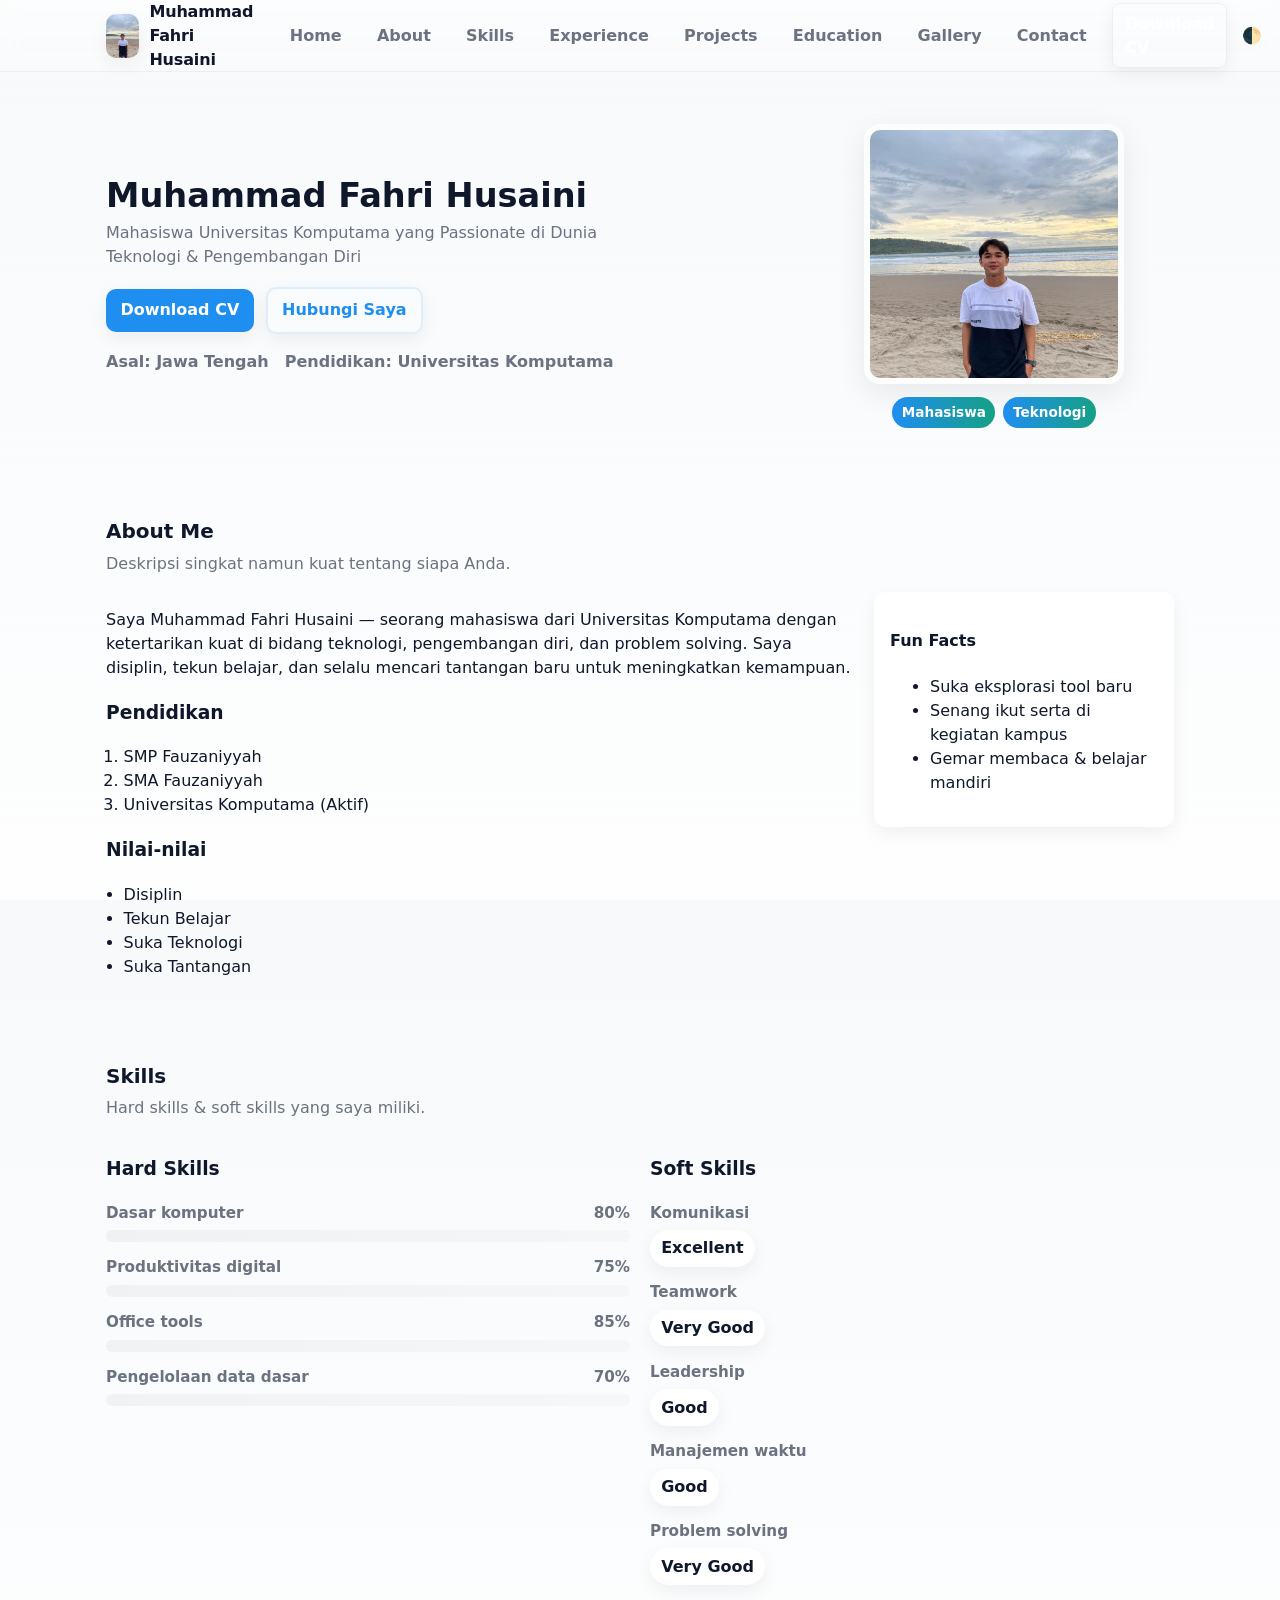
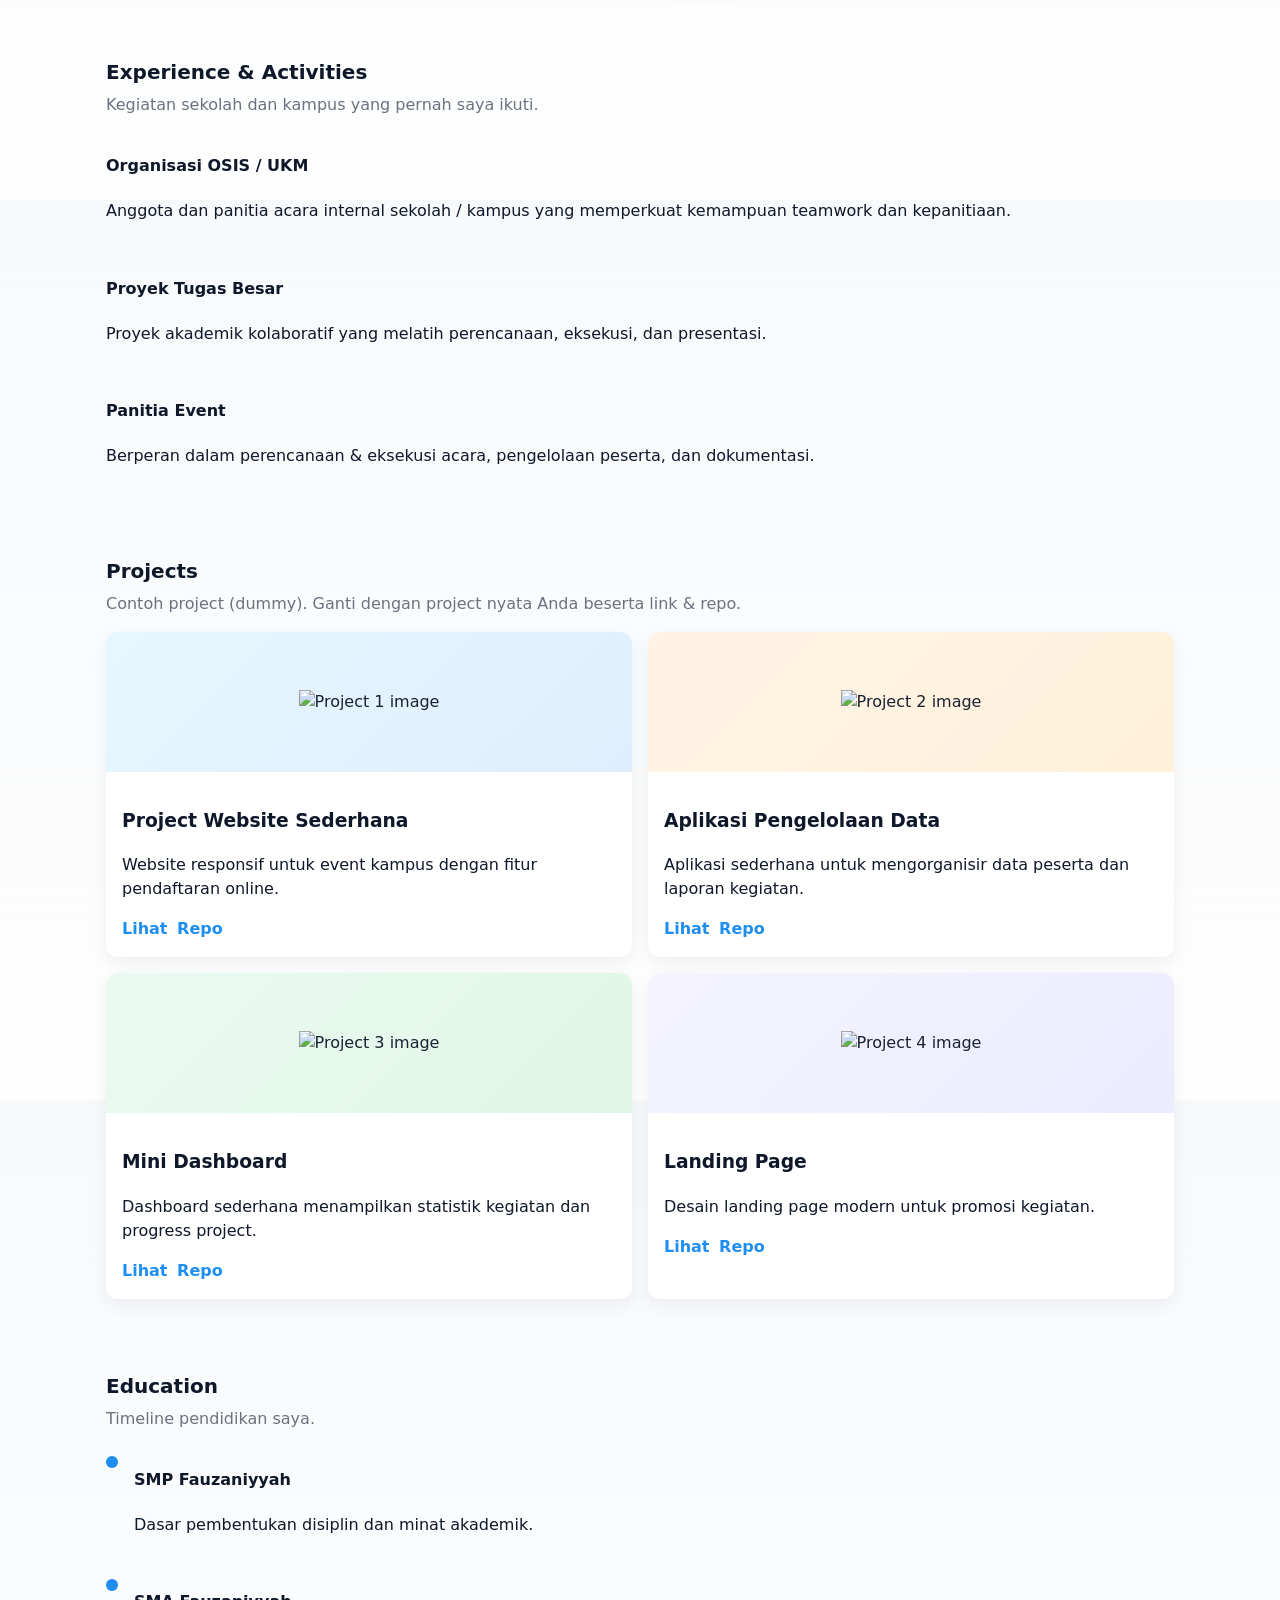
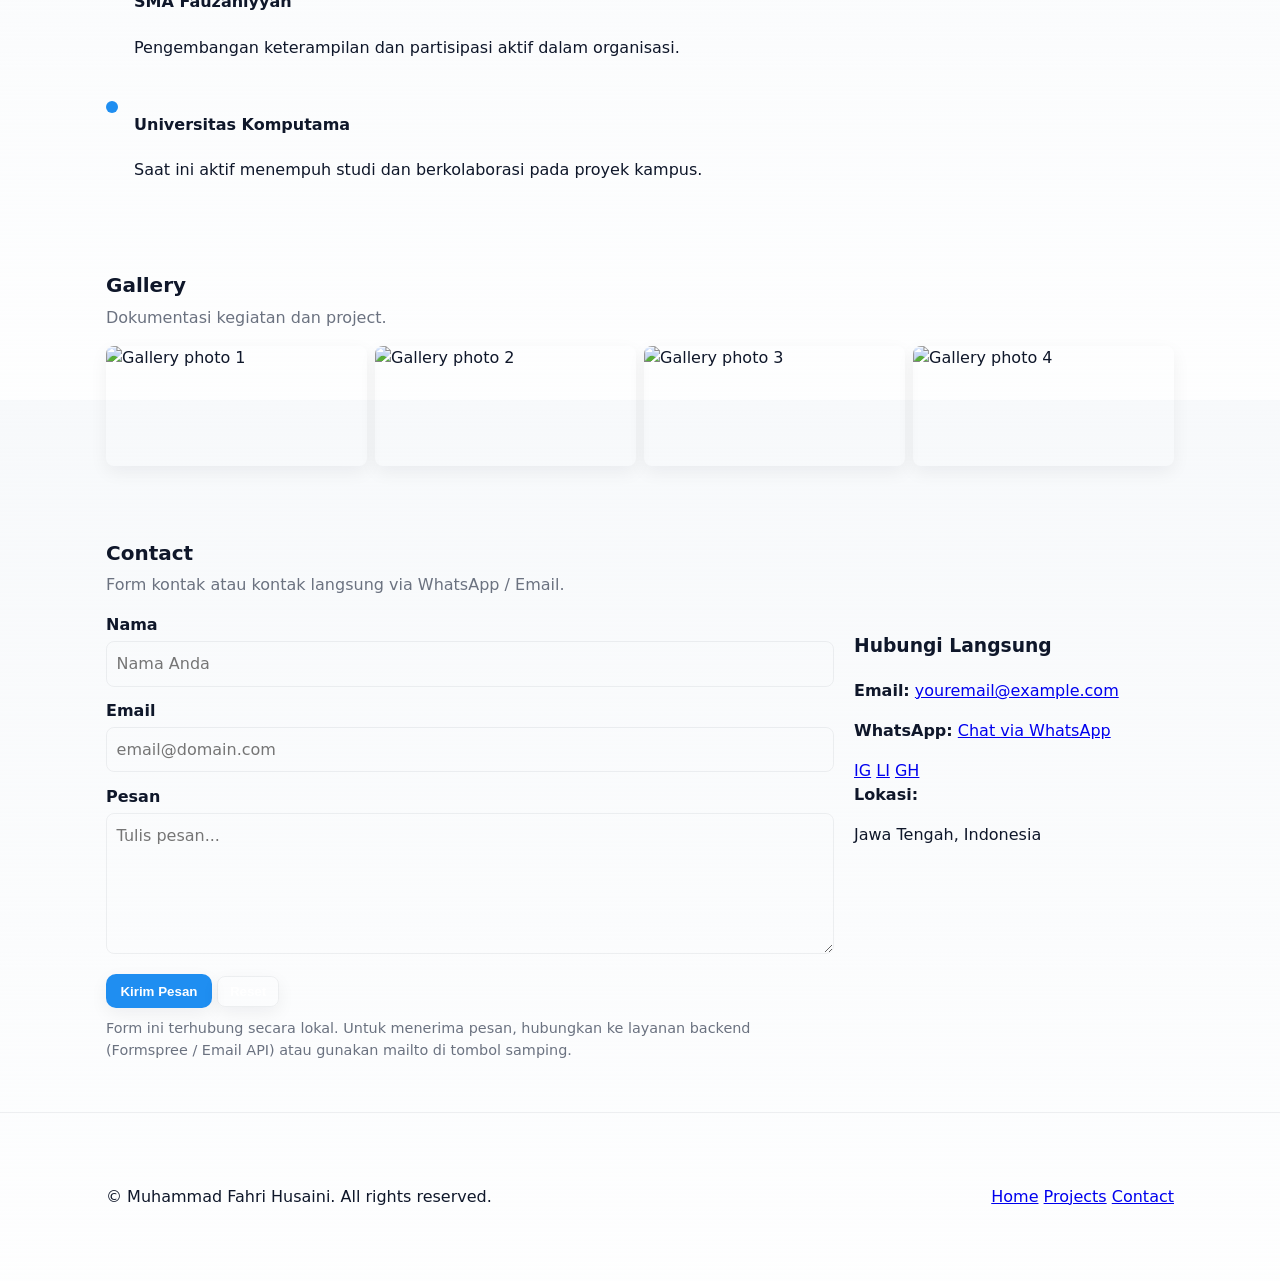
==== commit 552653fa: "f" ====
--- a/index.html
+++ b/index.html
@@ -64,7 +64,7 @@
         </div>
 
         <div class="hero-avatar-wrapper" aria-hidden="false">
-          <img src="assets/avatar.svg" alt="Foto Muhammad Fahri Husaini" class="hero-avatar">
+          <img src="img/fahriii.jpg" alt="Foto Muhammad Fahri Husaini" class="hero-avatar">
           <div class="avatar-badges">
             <span class="badge">Mahasiswa</span>
             <span class="badge">Teknologi</span>
